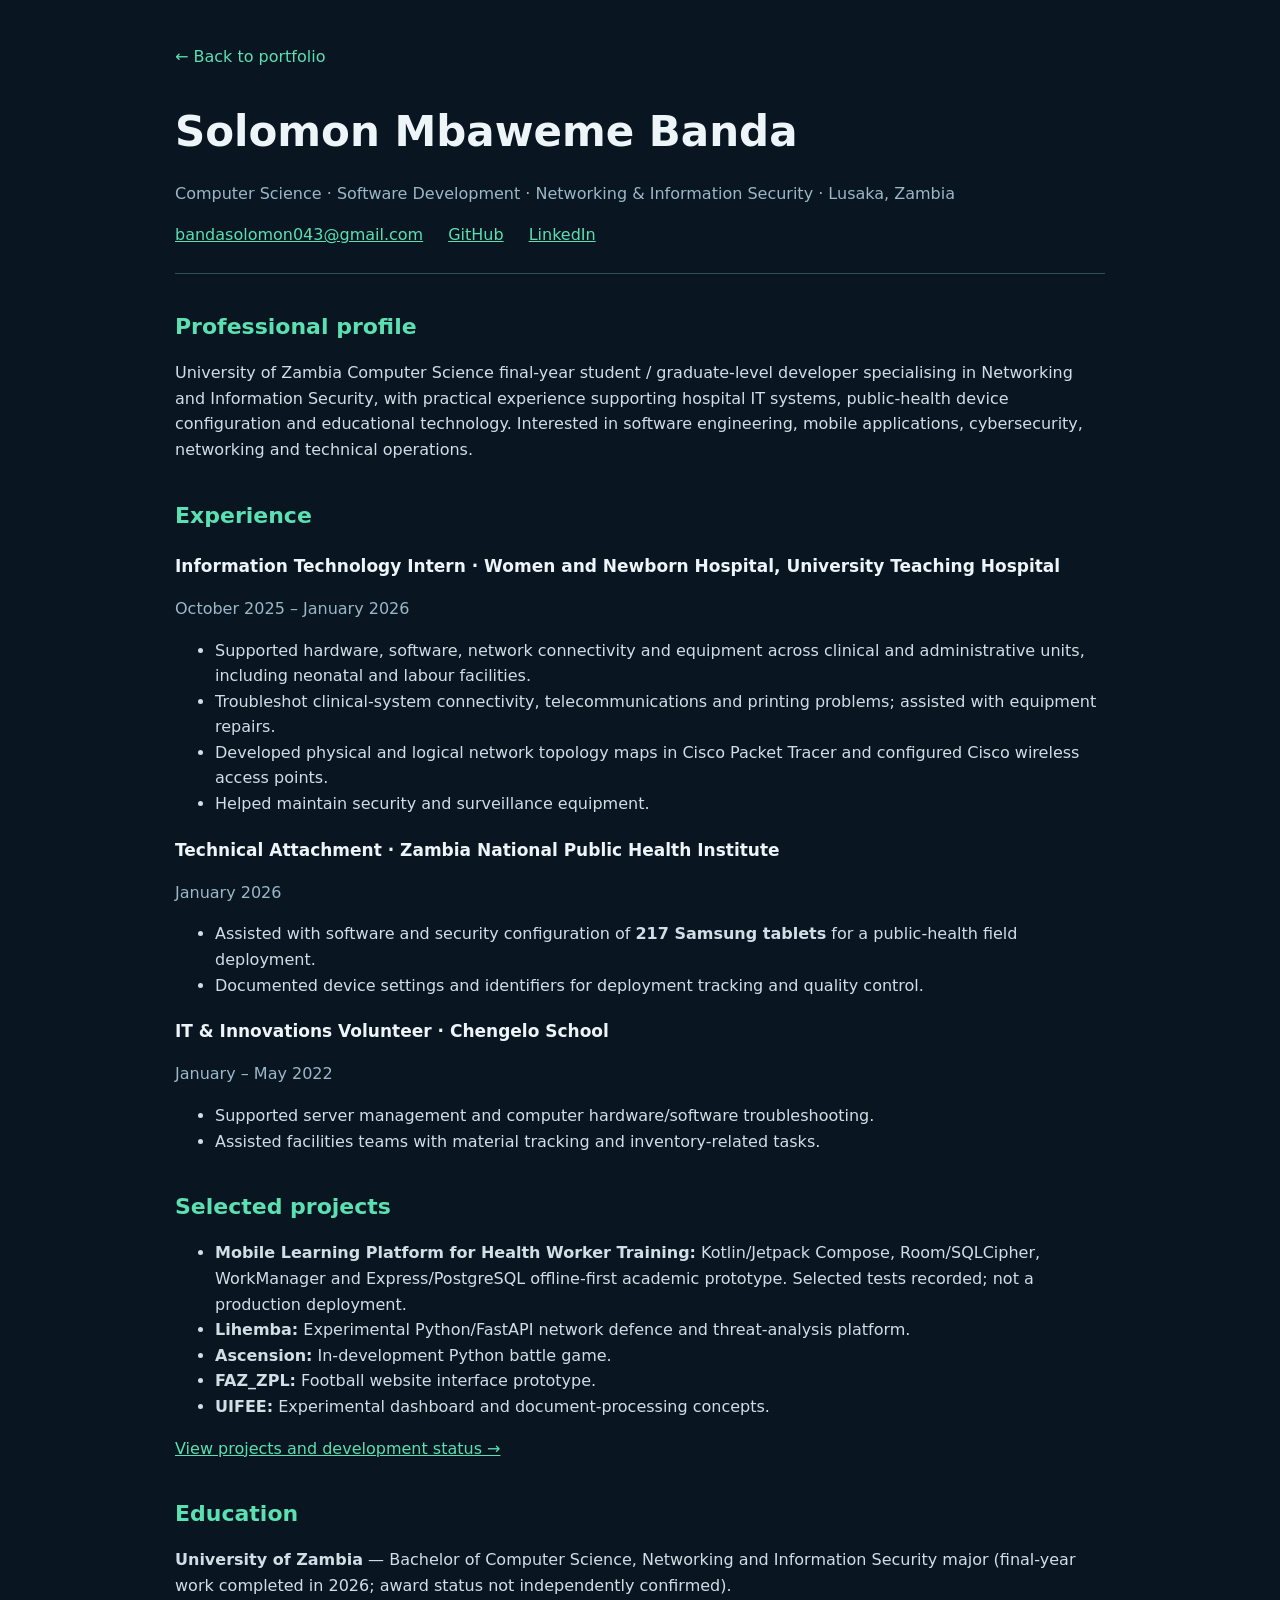
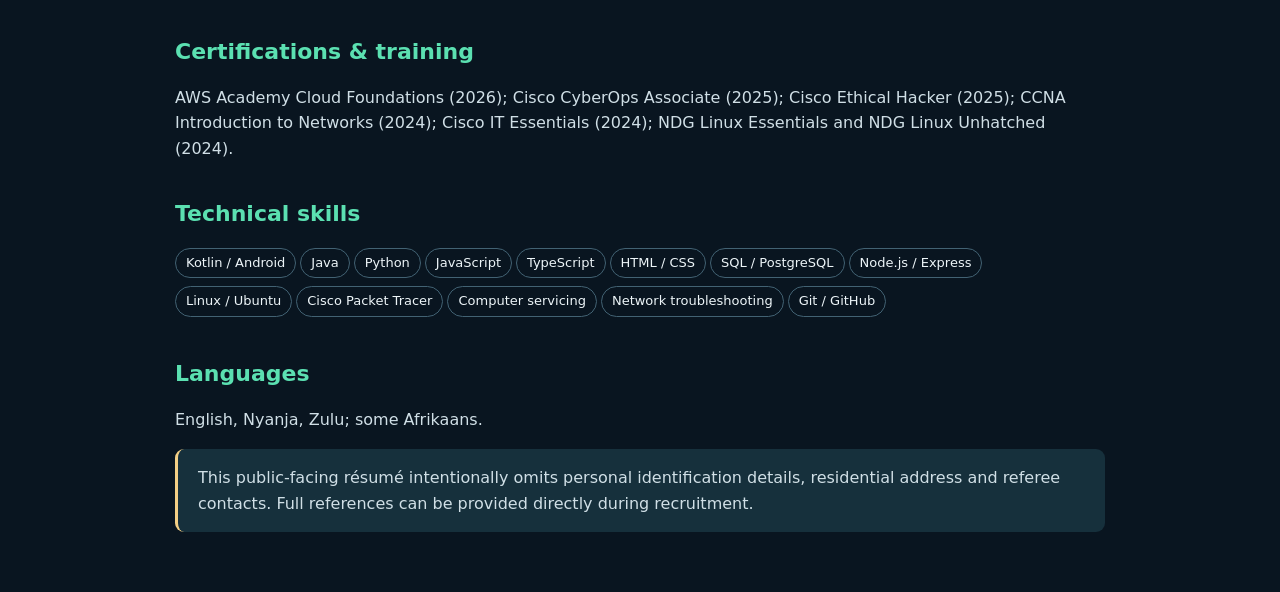
==== resume.html @ 8a5983da "my portfolio" ====
<!DOCTYPE html><html lang="en"><head><meta charset="utf-8"><meta name="viewport" content="width=device-width,initial-scale=1"><meta name="description" content="Professional résumé of Solomon Mbaweme Banda, a Zambia-based computer science graduate-level professional focused on secure software and IT infrastructure."><title>Résumé | Solomon Mbaweme Banda</title><style>body{background:#091520;color:#edf5f8;font-family:Inter,system-ui,Segoe UI,sans-serif;line-height:1.6;margin:0}a{color:#5be0b1}.wrap{max-width:930px;margin:auto;padding:44px 26px}header{border-bottom:1px solid #324d5a;padding-bottom:25px;margin-bottom:34px}h1{font-size:42px;margin:0}h2{margin:35px 0 12px;color:#5be0b1;font-size:22px}h3{font-size:17px;margin:20px 0 5px}p,li{color:#d0dfe6}.minor{color:#9bb8c5}.meta{display:flex;gap:25px;flex-wrap:wrap}.badge{display:inline-block;border:1px solid #426273;padding:4px 10px;border-radius:40px;margin:4px 4px 4px 0;font-size:13px}.back{display:inline-block;margin:0 0 28px;text-decoration:none}.callout{background:#16303c;padding:16px 20px;border-left:3px solid #f4cf85;border-radius:9px}@media print{body{background:#fff;color:#111}p,li,.minor{color:#333}h2{color:#156451}.back{display:none}header{border-color:#ddd}.callout{background:#f6f6f6}}</style></head><body><main class="wrap"><a class="back" href="index.html">← Back to portfolio</a><header><h1>Solomon Mbaweme Banda</h1><p class="minor">Computer Science · Software Development · Networking &amp; Information Security · Lusaka, Zambia</p><div class="meta"><a href="mailto:bandasolomon043@gmail.com">bandasolomon043@gmail.com</a><a href="https://github.com/folklore043">GitHub</a><a href="https://www.linkedin.com/in/solomon-mbaweme-banda-0440b7346">LinkedIn</a></div></header><h2>Professional profile</h2><p>University of Zambia Computer Science final-year student / graduate-level developer specialising in Networking and Information Security, with practical experience supporting hospital IT systems, public-health device configuration and educational technology. Interested in software engineering, mobile applications, cybersecurity, networking and technical operations.</p><h2>Experience</h2><h3>Information Technology Intern · Women and Newborn Hospital, University Teaching Hospital</h3><p class="minor">October 2025 – January 2026</p><ul><li>Supported hardware, software, network connectivity and equipment across clinical and administrative units, including neonatal and labour facilities.</li><li>Troubleshot clinical-system connectivity, telecommunications and printing problems; assisted with equipment repairs.</li><li>Developed physical and logical network topology maps in Cisco Packet Tracer and configured Cisco wireless access points.</li><li>Helped maintain security and surveillance equipment.</li></ul><h3>Technical Attachment · Zambia National Public Health Institute</h3><p class="minor">January 2026</p><ul><li>Assisted with software and security configuration of <strong>217 Samsung tablets</strong> for a public-health field deployment.</li><li>Documented device settings and identifiers for deployment tracking and quality control.</li></ul><h3>IT &amp; Innovations Volunteer · Chengelo School</h3><p class="minor">January – May 2022</p><ul><li>Supported server management and computer hardware/software troubleshooting.</li><li>Assisted facilities teams with material tracking and inventory-related tasks.</li></ul><h2>Selected projects</h2><ul><li><strong>Mobile Learning Platform for Health Worker Training:</strong> Kotlin/Jetpack Compose, Room/SQLCipher, WorkManager and Express/PostgreSQL offline-first academic prototype. Selected tests recorded; not a production deployment.</li><li><strong>Lihemba:</strong> Experimental Python/FastAPI network defence and threat-analysis platform.</li><li><strong>Ascension:</strong> In-development Python battle game.</li><li><strong>FAZ_ZPL:</strong> Football website interface prototype.</li><li><strong>UIFEE:</strong> Experimental dashboard and document-processing concepts.</li></ul><p><a href="index.html#projects">View projects and development status →</a></p><h2>Education</h2><p><strong>University of Zambia</strong> — Bachelor of Computer Science, Networking and Information Security major (final-year work completed in 2026; award status not independently confirmed).</p><h2>Certifications &amp; training</h2><p>AWS Academy Cloud Foundations (2026); Cisco CyberOps Associate (2025); Cisco Ethical Hacker (2025); CCNA Introduction to Networks (2024); Cisco IT Essentials (2024); NDG Linux Essentials and NDG Linux Unhatched (2024).</p><h2>Technical skills</h2><div><span class="badge">Kotlin / Android</span><span class="badge">Java</span><span class="badge">Python</span><span class="badge">JavaScript</span><span class="badge">TypeScript</span><span class="badge">HTML / CSS</span><span class="badge">SQL / PostgreSQL</span><span class="badge">Node.js / Express</span><span class="badge">Linux / Ubuntu</span><span class="badge">Cisco Packet Tracer</span><span class="badge">Computer servicing</span><span class="badge">Network troubleshooting</span><span class="badge">Git / GitHub</span></div><h2>Languages</h2><p>English, Nyanja, Zulu; some Afrikaans.</p><p class="callout">This public-facing résumé intentionally omits personal identification details, residential address and referee contacts. Full references can be provided directly during recruitment.</p></main></body></html>
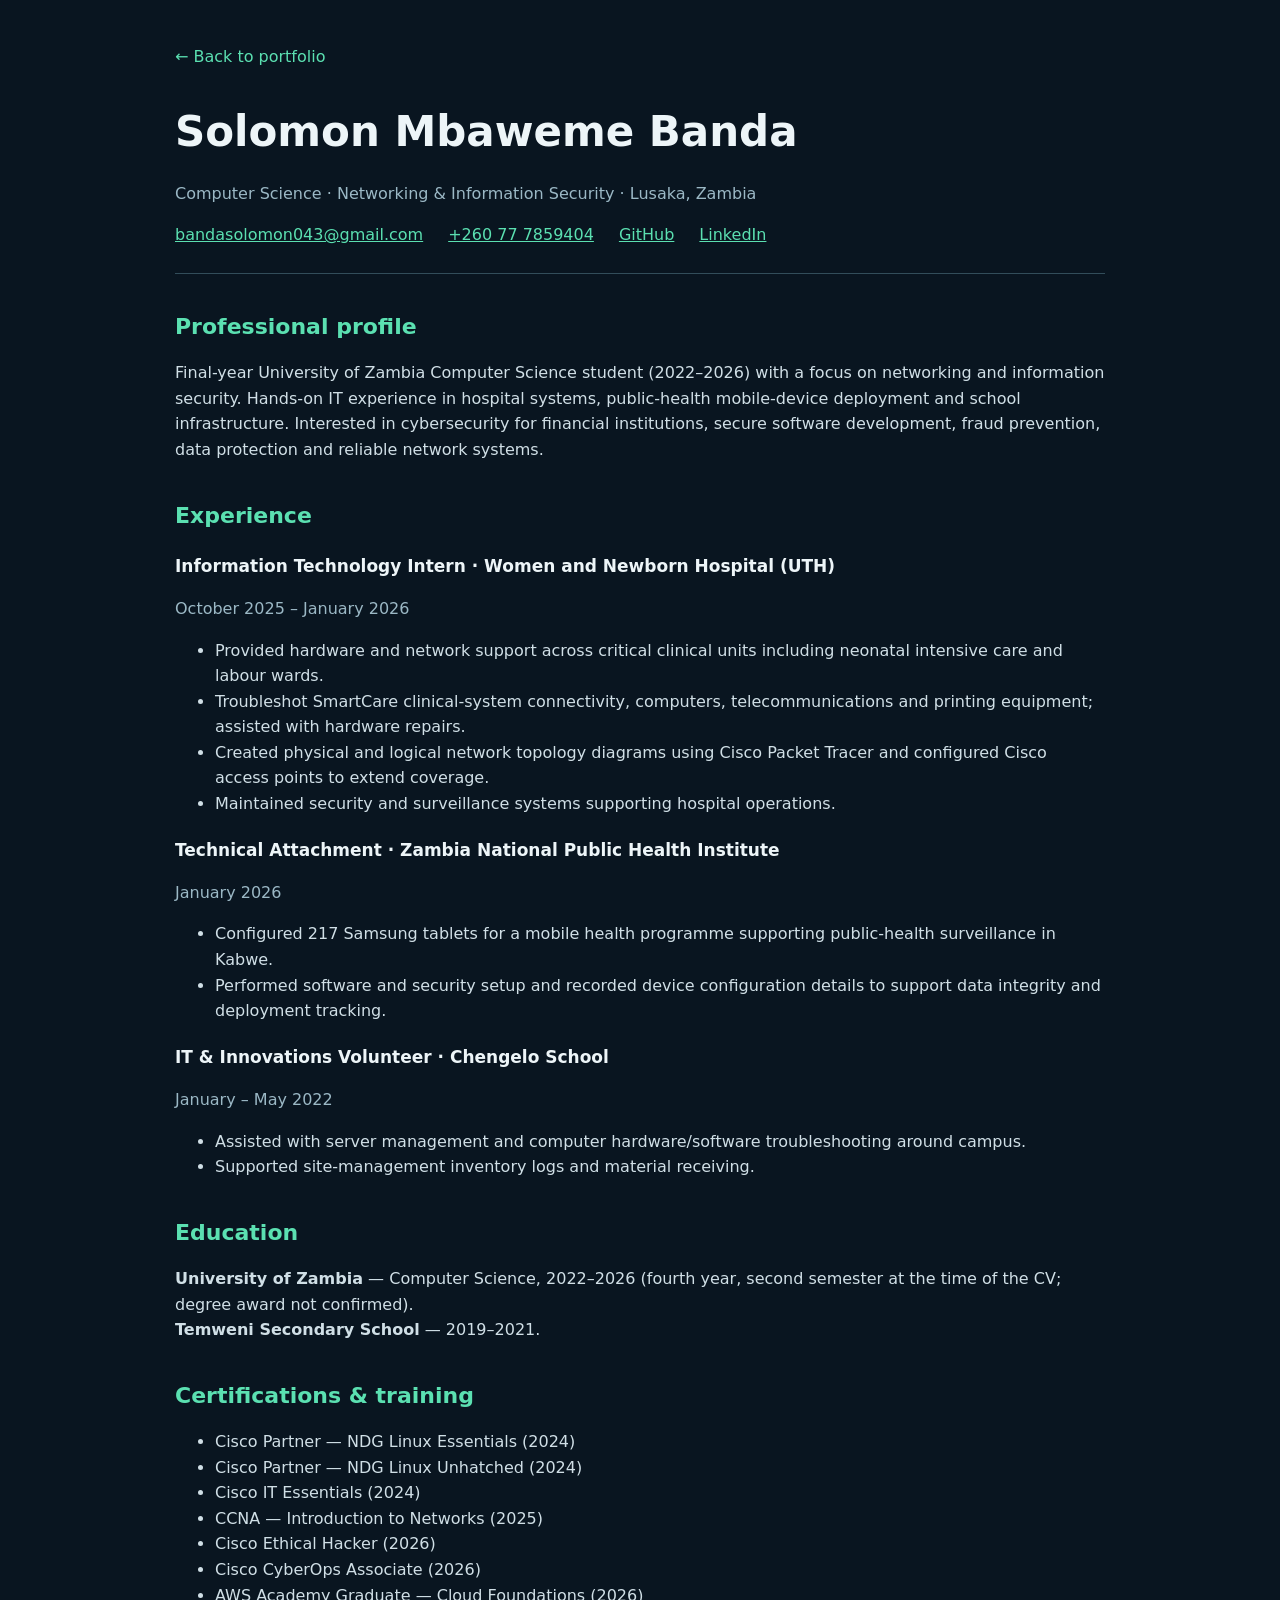
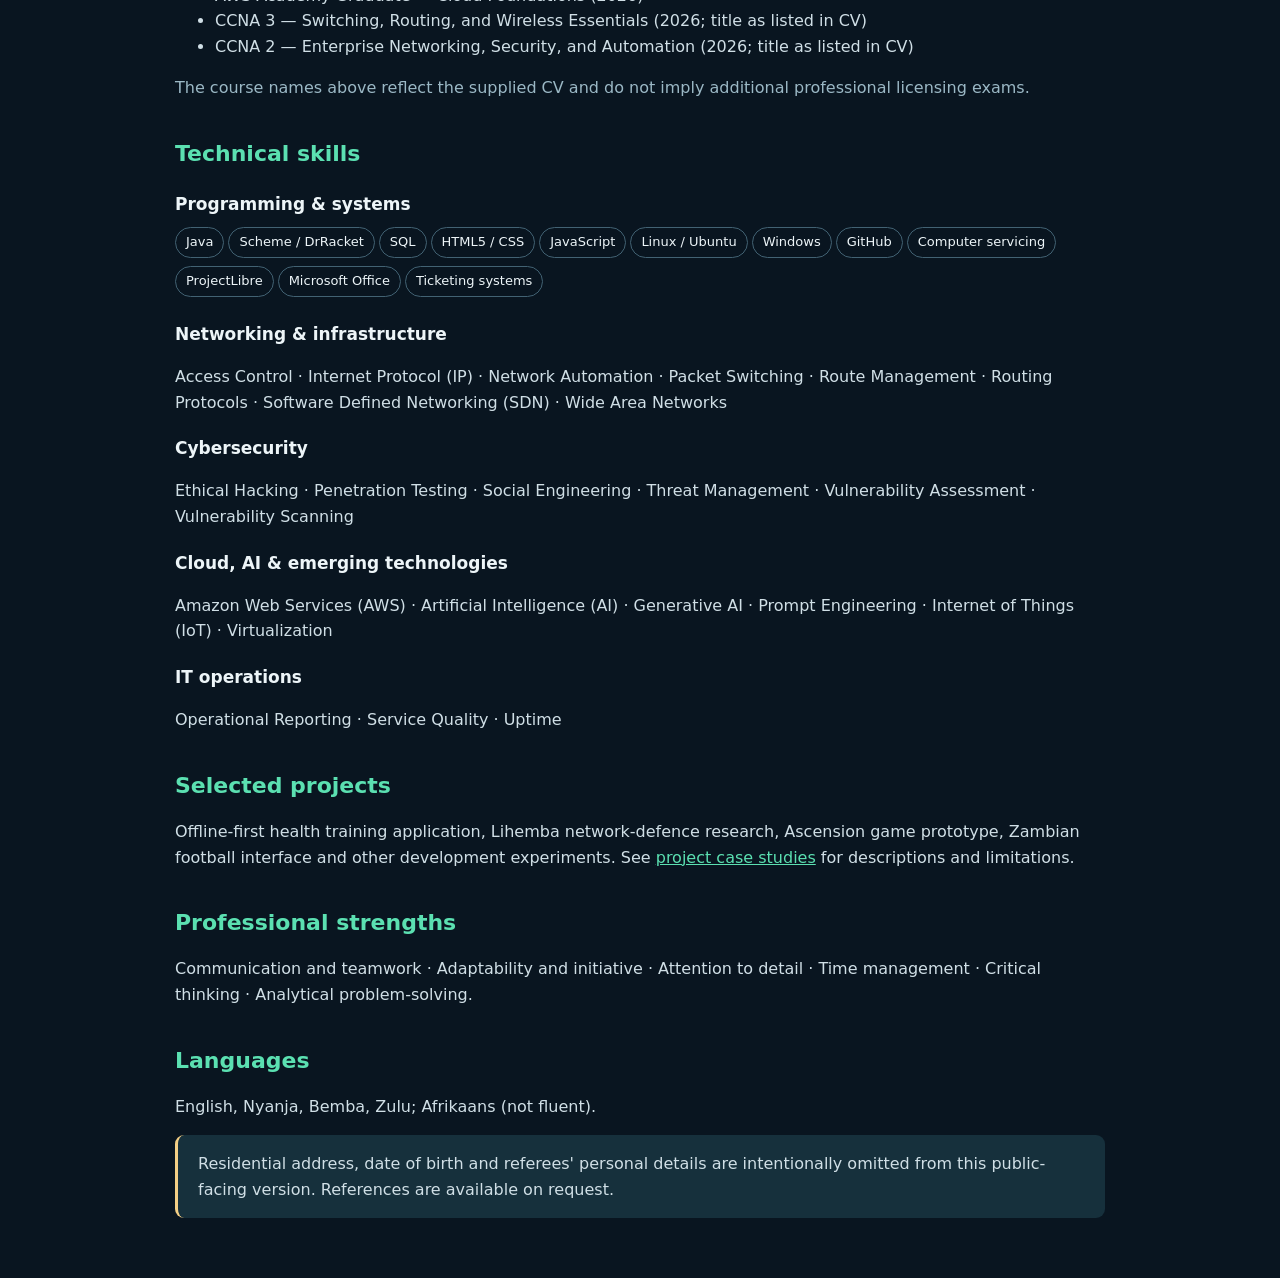
==== commit 2929a3e5: "Update to resume." ====
--- a/resume.html
+++ b/resume.html
@@ -1 +1 @@
-<!DOCTYPE html><html lang="en"><head><meta charset="utf-8"><meta name="viewport" content="width=device-width,initial-scale=1"><meta name="description" content="Professional résumé of Solomon Mbaweme Banda, a Zambia-based computer science graduate-level professional focused on secure software and IT infrastructure."><title>Résumé | Solomon Mbaweme Banda</title><style>body{background:#091520;color:#edf5f8;font-family:Inter,system-ui,Segoe UI,sans-serif;line-height:1.6;margin:0}a{color:#5be0b1}.wrap{max-width:930px;margin:auto;padding:44px 26px}header{border-bottom:1px solid #324d5a;padding-bottom:25px;margin-bottom:34px}h1{font-size:42px;margin:0}h2{margin:35px 0 12px;color:#5be0b1;font-size:22px}h3{font-size:17px;margin:20px 0 5px}p,li{color:#d0dfe6}.minor{color:#9bb8c5}.meta{display:flex;gap:25px;flex-wrap:wrap}.badge{display:inline-block;border:1px solid #426273;padding:4px 10px;border-radius:40px;margin:4px 4px 4px 0;font-size:13px}.back{display:inline-block;margin:0 0 28px;text-decoration:none}.callout{background:#16303c;padding:16px 20px;border-left:3px solid #f4cf85;border-radius:9px}@media print{body{background:#fff;color:#111}p,li,.minor{color:#333}h2{color:#156451}.back{display:none}header{border-color:#ddd}.callout{background:#f6f6f6}}</style></head><body><main class="wrap"><a class="back" href="index.html">← Back to portfolio</a><header><h1>Solomon Mbaweme Banda</h1><p class="minor">Computer Science · Software Development · Networking &amp; Information Security · Lusaka, Zambia</p><div class="meta"><a href="mailto:bandasolomon043@gmail.com">bandasolomon043@gmail.com</a><a href="https://github.com/folklore043">GitHub</a><a href="https://www.linkedin.com/in/solomon-mbaweme-banda-0440b7346">LinkedIn</a></div></header><h2>Professional profile</h2><p>University of Zambia Computer Science final-year student / graduate-level developer specialising in Networking and Information Security, with practical experience supporting hospital IT systems, public-health device configuration and educational technology. Interested in software engineering, mobile applications, cybersecurity, networking and technical operations.</p><h2>Experience</h2><h3>Information Technology Intern · Women and Newborn Hospital, University Teaching Hospital</h3><p class="minor">October 2025 – January 2026</p><ul><li>Supported hardware, software, network connectivity and equipment across clinical and administrative units, including neonatal and labour facilities.</li><li>Troubleshot clinical-system connectivity, telecommunications and printing problems; assisted with equipment repairs.</li><li>Developed physical and logical network topology maps in Cisco Packet Tracer and configured Cisco wireless access points.</li><li>Helped maintain security and surveillance equipment.</li></ul><h3>Technical Attachment · Zambia National Public Health Institute</h3><p class="minor">January 2026</p><ul><li>Assisted with software and security configuration of <strong>217 Samsung tablets</strong> for a public-health field deployment.</li><li>Documented device settings and identifiers for deployment tracking and quality control.</li></ul><h3>IT &amp; Innovations Volunteer · Chengelo School</h3><p class="minor">January – May 2022</p><ul><li>Supported server management and computer hardware/software troubleshooting.</li><li>Assisted facilities teams with material tracking and inventory-related tasks.</li></ul><h2>Selected projects</h2><ul><li><strong>Mobile Learning Platform for Health Worker Training:</strong> Kotlin/Jetpack Compose, Room/SQLCipher, WorkManager and Express/PostgreSQL offline-first academic prototype. Selected tests recorded; not a production deployment.</li><li><strong>Lihemba:</strong> Experimental Python/FastAPI network defence and threat-analysis platform.</li><li><strong>Ascension:</strong> In-development Python battle game.</li><li><strong>FAZ_ZPL:</strong> Football website interface prototype.</li><li><strong>UIFEE:</strong> Experimental dashboard and document-processing concepts.</li></ul><p><a href="index.html#projects">View projects and development status →</a></p><h2>Education</h2><p><strong>University of Zambia</strong> — Bachelor of Computer Science, Networking and Information Security major (final-year work completed in 2026; award status not independently confirmed).</p><h2>Certifications &amp; training</h2><p>AWS Academy Cloud Foundations (2026); Cisco CyberOps Associate (2025); Cisco Ethical Hacker (2025); CCNA Introduction to Networks (2024); Cisco IT Essentials (2024); NDG Linux Essentials and NDG Linux Unhatched (2024).</p><h2>Technical skills</h2><div><span class="badge">Kotlin / Android</span><span class="badge">Java</span><span class="badge">Python</span><span class="badge">JavaScript</span><span class="badge">TypeScript</span><span class="badge">HTML / CSS</span><span class="badge">SQL / PostgreSQL</span><span class="badge">Node.js / Express</span><span class="badge">Linux / Ubuntu</span><span class="badge">Cisco Packet Tracer</span><span class="badge">Computer servicing</span><span class="badge">Network troubleshooting</span><span class="badge">Git / GitHub</span></div><h2>Languages</h2><p>English, Nyanja, Zulu; some Afrikaans.</p><p class="callout">This public-facing résumé intentionally omits personal identification details, residential address and referee contacts. Full references can be provided directly during recruitment.</p></main></body></html>+<!DOCTYPE html><html lang="en"><head><meta charset="utf-8"><meta name="viewport" content="width=device-width,initial-scale=1"><meta name="description" content="CV and technical experience of Solomon Mbaweme Banda"><title>Résumé | Solomon Mbaweme Banda</title><style>body{background:#091520;color:#edf5f8;font-family:Inter,system-ui,Segoe UI,sans-serif;line-height:1.6;margin:0}a{color:#5be0b1}.wrap{max-width:930px;margin:auto;padding:44px 26px}header{border-bottom:1px solid #324d5a;padding-bottom:25px;margin-bottom:34px}h1{font-size:42px;margin:0}h2{margin:35px 0 12px;color:#5be0b1;font-size:22px}h3{font-size:17px;margin:20px 0 5px}p,li{color:#d0dfe6}.minor{color:#9bb8c5}.meta{display:flex;gap:25px;flex-wrap:wrap}.badge{display:inline-block;border:1px solid #426273;padding:4px 10px;border-radius:40px;margin:4px 4px 4px 0;font-size:13px}.back{display:inline-block;margin:0 0 28px;text-decoration:none}.callout{background:#16303c;padding:16px 20px;border-left:3px solid #f4cf85;border-radius:9px}@media print{body{background:#fff;color:#111}p,li,.minor{color:#333}h2{color:#156451}.back{display:none}header{border-color:#ddd}.callout{background:#f6f6f6}}</style></head><body><main class="wrap"><a class="back" href="index.html">← Back to portfolio</a><header><h1>Solomon Mbaweme Banda</h1><p class="minor">Computer Science · Networking &amp; Information Security · Lusaka, Zambia</p><div class="meta"><a href="mailto:bandasolomon043@gmail.com">bandasolomon043@gmail.com</a><a href="tel:+260777859404">+260 77 7859404</a><a href="https://github.com/folklore043">GitHub</a><a href="https://www.linkedin.com/in/solomon-mbaweme-banda-0440b7346">LinkedIn</a></div></header><h2>Professional profile</h2><p>Final-year University of Zambia Computer Science student (2022–2026) with a focus on networking and information security. Hands-on IT experience in hospital systems, public-health mobile-device deployment and school infrastructure. Interested in cybersecurity for financial institutions, secure software development, fraud prevention, data protection and reliable network systems.</p><h2>Experience</h2><h3>Information Technology Intern · Women and Newborn Hospital (UTH)</h3><p class="minor">October 2025 – January 2026</p><ul><li>Provided hardware and network support across critical clinical units including neonatal intensive care and labour wards.</li><li>Troubleshot SmartCare clinical-system connectivity, computers, telecommunications and printing equipment; assisted with hardware repairs.</li><li>Created physical and logical network topology diagrams using Cisco Packet Tracer and configured Cisco access points to extend coverage.</li><li>Maintained security and surveillance systems supporting hospital operations.</li></ul><h3>Technical Attachment · Zambia National Public Health Institute</h3><p class="minor">January 2026</p><ul><li>Configured 217 Samsung tablets for a mobile health programme supporting public-health surveillance in Kabwe.</li><li>Performed software and security setup and recorded device configuration details to support data integrity and deployment tracking.</li></ul><h3>IT &amp; Innovations Volunteer · Chengelo School</h3><p class="minor">January – May 2022</p><ul><li>Assisted with server management and computer hardware/software troubleshooting around campus.</li><li>Supported site-management inventory logs and material receiving.</li></ul><h2>Education</h2><p><strong>University of Zambia</strong> — Computer Science, 2022–2026 (fourth year, second semester at the time of the CV; degree award not confirmed).<br><strong>Temweni Secondary School</strong> — 2019–2021.</p><h2>Certifications &amp; training</h2><ul><li>Cisco Partner — NDG Linux Essentials (2024)</li><li>Cisco Partner — NDG Linux Unhatched (2024)</li><li>Cisco IT Essentials (2024)</li><li>CCNA — Introduction to Networks (2025)</li><li>Cisco Ethical Hacker (2026)</li><li>Cisco CyberOps Associate (2026)</li><li>AWS Academy Graduate — Cloud Foundations (2026)</li><li>CCNA 3 — Switching, Routing, and Wireless Essentials (2026; title as listed in CV)</li><li>CCNA 2 — Enterprise Networking, Security, and Automation (2026; title as listed in CV)</li></ul><p class="minor">The course names above reflect the supplied CV and do not imply additional professional licensing exams.</p><h2>Technical skills</h2><h3>Programming &amp; systems</h3><div><span class="badge">Java</span><span class="badge">Scheme / DrRacket</span><span class="badge">SQL</span><span class="badge">HTML5 / CSS</span><span class="badge">JavaScript</span><span class="badge">Linux / Ubuntu</span><span class="badge">Windows</span><span class="badge">GitHub</span><span class="badge">Computer servicing</span><span class="badge">ProjectLibre</span><span class="badge">Microsoft Office</span><span class="badge">Ticketing systems</span></div><h3>Networking &amp; infrastructure</h3><p>Access Control · Internet Protocol (IP) · Network Automation · Packet Switching · Route Management · Routing Protocols · Software Defined Networking (SDN) · Wide Area Networks</p><h3>Cybersecurity</h3><p>Ethical Hacking · Penetration Testing · Social Engineering · Threat Management · Vulnerability Assessment · Vulnerability Scanning</p><h3>Cloud, AI &amp; emerging technologies</h3><p>Amazon Web Services (AWS) · Artificial Intelligence (AI) · Generative AI · Prompt Engineering · Internet of Things (IoT) · Virtualization</p><h3>IT operations</h3><p>Operational Reporting · Service Quality · Uptime</p><h2>Selected projects</h2><p>Offline-first health training application, Lihemba network-defence research, Ascension game prototype, Zambian football interface and other development experiments. See <a href="index.html#projects">project case studies</a> for descriptions and limitations.</p><h2>Professional strengths</h2><p>Communication and teamwork · Adaptability and initiative · Attention to detail · Time management · Critical thinking · Analytical problem-solving.</p><h2>Languages</h2><p>English, Nyanja, Bemba, Zulu; Afrikaans (not fluent).</p><p class="callout">Residential address, date of birth and referees' personal details are intentionally omitted from this public-facing version. References are available on request.</p></main></body></html>
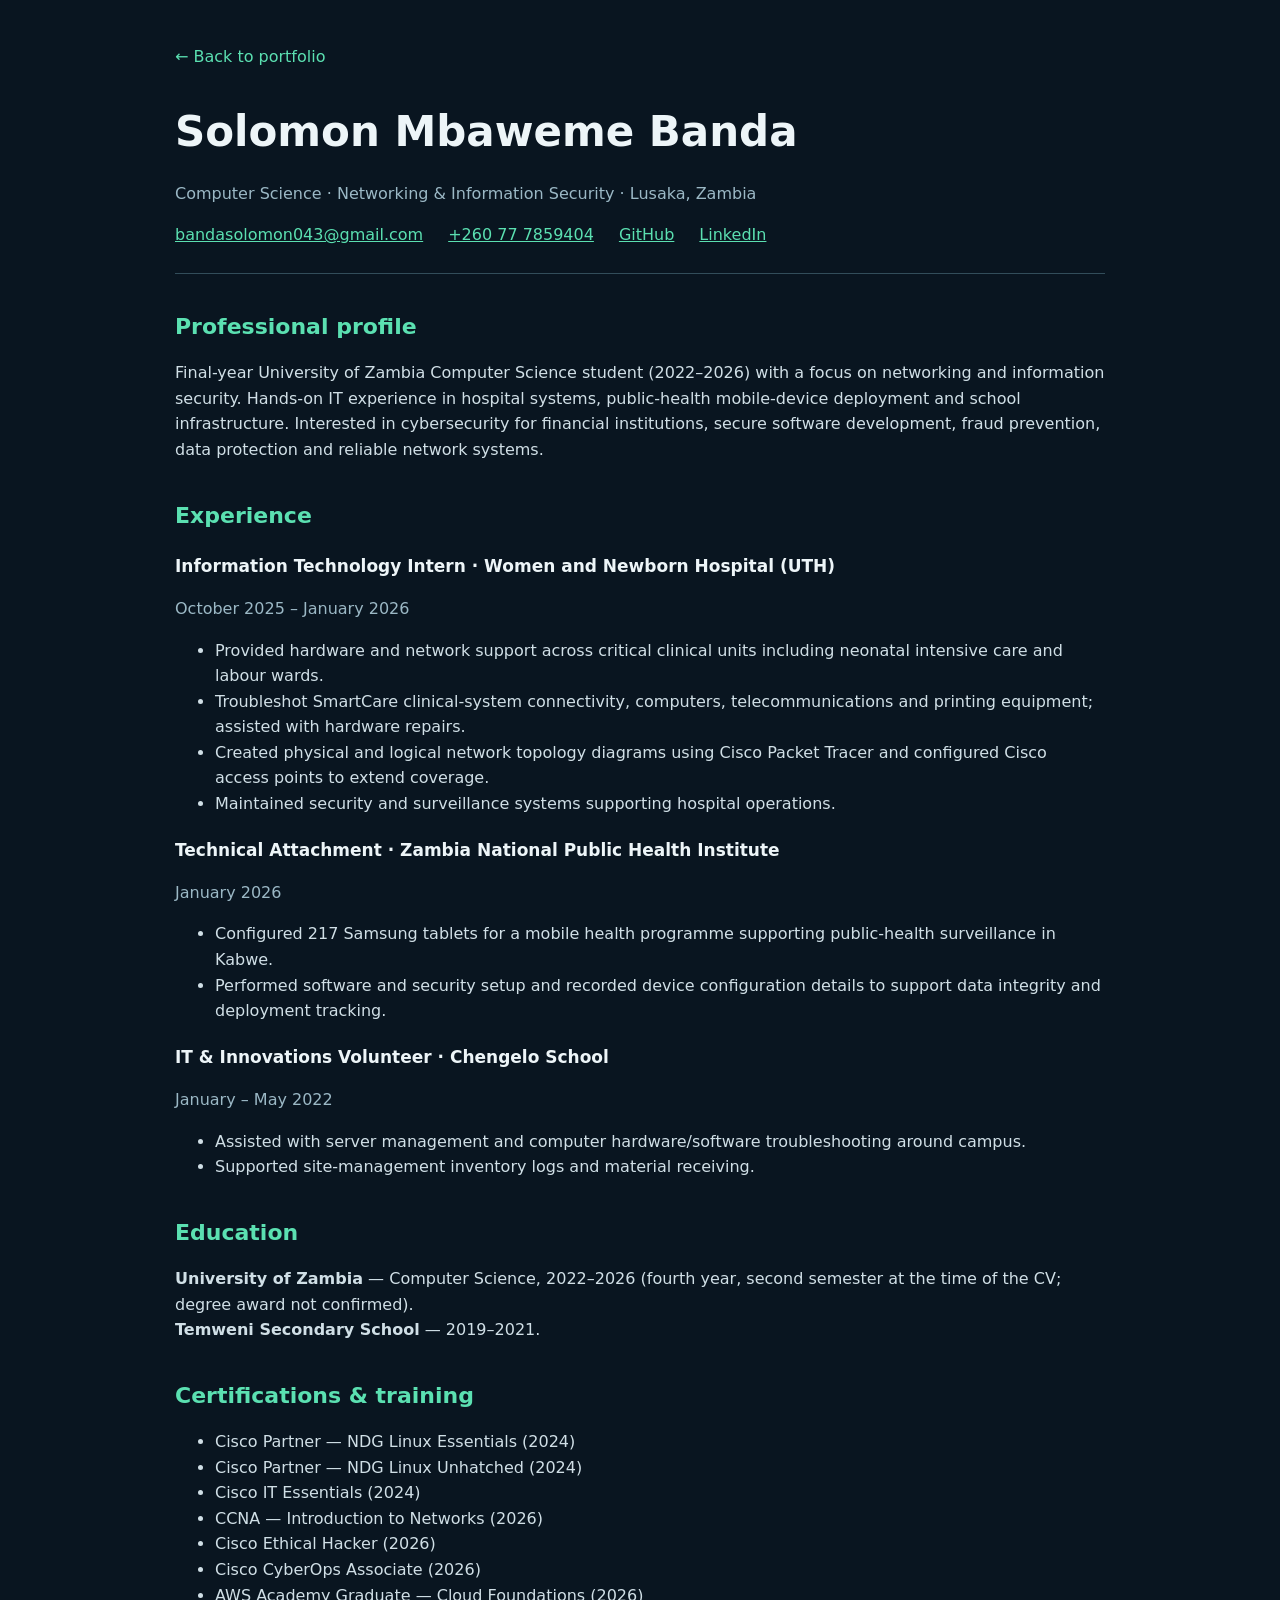
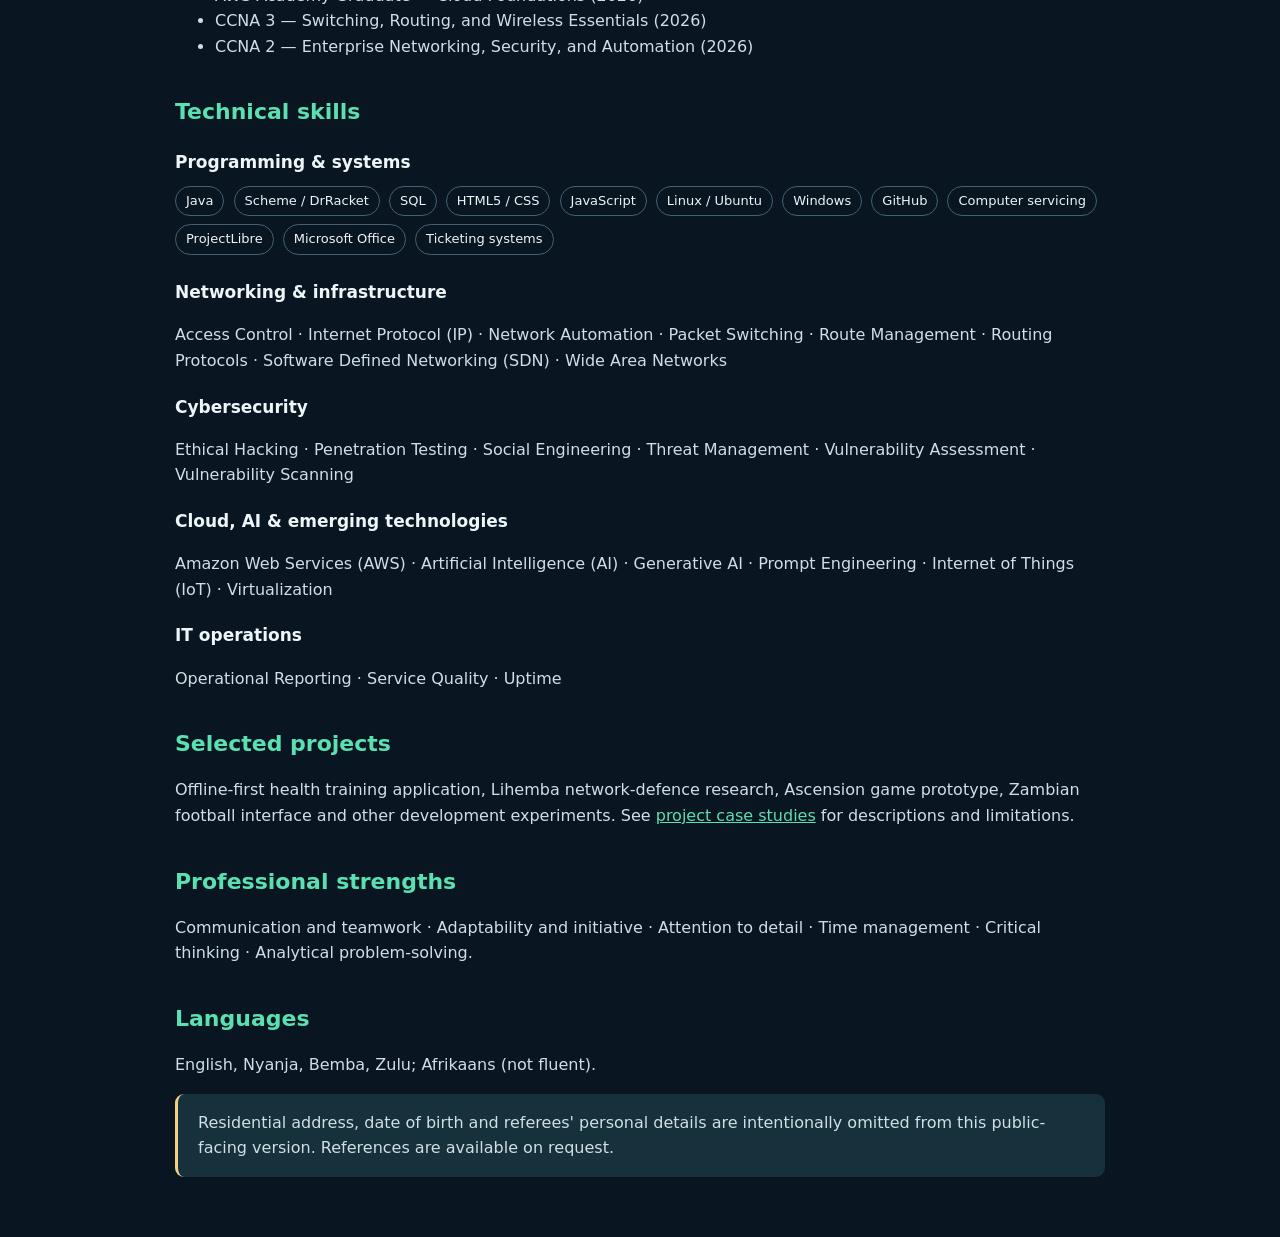
==== commit 2a956214: "Update resume.html with detailed CV information" ====
--- a/resume.html
+++ b/resume.html
@@ -1 +1,179 @@
-<!DOCTYPE html><html lang="en"><head><meta charset="utf-8"><meta name="viewport" content="width=device-width,initial-scale=1"><meta name="description" content="CV and technical experience of Solomon Mbaweme Banda"><title>Résumé | Solomon Mbaweme Banda</title><style>body{background:#091520;color:#edf5f8;font-family:Inter,system-ui,Segoe UI,sans-serif;line-height:1.6;margin:0}a{color:#5be0b1}.wrap{max-width:930px;margin:auto;padding:44px 26px}header{border-bottom:1px solid #324d5a;padding-bottom:25px;margin-bottom:34px}h1{font-size:42px;margin:0}h2{margin:35px 0 12px;color:#5be0b1;font-size:22px}h3{font-size:17px;margin:20px 0 5px}p,li{color:#d0dfe6}.minor{color:#9bb8c5}.meta{display:flex;gap:25px;flex-wrap:wrap}.badge{display:inline-block;border:1px solid #426273;padding:4px 10px;border-radius:40px;margin:4px 4px 4px 0;font-size:13px}.back{display:inline-block;margin:0 0 28px;text-decoration:none}.callout{background:#16303c;padding:16px 20px;border-left:3px solid #f4cf85;border-radius:9px}@media print{body{background:#fff;color:#111}p,li,.minor{color:#333}h2{color:#156451}.back{display:none}header{border-color:#ddd}.callout{background:#f6f6f6}}</style></head><body><main class="wrap"><a class="back" href="index.html">← Back to portfolio</a><header><h1>Solomon Mbaweme Banda</h1><p class="minor">Computer Science · Networking &amp; Information Security · Lusaka, Zambia</p><div class="meta"><a href="mailto:bandasolomon043@gmail.com">bandasolomon043@gmail.com</a><a href="tel:+260777859404">+260 77 7859404</a><a href="https://github.com/folklore043">GitHub</a><a href="https://www.linkedin.com/in/solomon-mbaweme-banda-0440b7346">LinkedIn</a></div></header><h2>Professional profile</h2><p>Final-year University of Zambia Computer Science student (2022–2026) with a focus on networking and information security. Hands-on IT experience in hospital systems, public-health mobile-device deployment and school infrastructure. Interested in cybersecurity for financial institutions, secure software development, fraud prevention, data protection and reliable network systems.</p><h2>Experience</h2><h3>Information Technology Intern · Women and Newborn Hospital (UTH)</h3><p class="minor">October 2025 – January 2026</p><ul><li>Provided hardware and network support across critical clinical units including neonatal intensive care and labour wards.</li><li>Troubleshot SmartCare clinical-system connectivity, computers, telecommunications and printing equipment; assisted with hardware repairs.</li><li>Created physical and logical network topology diagrams using Cisco Packet Tracer and configured Cisco access points to extend coverage.</li><li>Maintained security and surveillance systems supporting hospital operations.</li></ul><h3>Technical Attachment · Zambia National Public Health Institute</h3><p class="minor">January 2026</p><ul><li>Configured 217 Samsung tablets for a mobile health programme supporting public-health surveillance in Kabwe.</li><li>Performed software and security setup and recorded device configuration details to support data integrity and deployment tracking.</li></ul><h3>IT &amp; Innovations Volunteer · Chengelo School</h3><p class="minor">January – May 2022</p><ul><li>Assisted with server management and computer hardware/software troubleshooting around campus.</li><li>Supported site-management inventory logs and material receiving.</li></ul><h2>Education</h2><p><strong>University of Zambia</strong> — Computer Science, 2022–2026 (fourth year, second semester at the time of the CV; degree award not confirmed).<br><strong>Temweni Secondary School</strong> — 2019–2021.</p><h2>Certifications &amp; training</h2><ul><li>Cisco Partner — NDG Linux Essentials (2024)</li><li>Cisco Partner — NDG Linux Unhatched (2024)</li><li>Cisco IT Essentials (2024)</li><li>CCNA — Introduction to Networks (2025)</li><li>Cisco Ethical Hacker (2026)</li><li>Cisco CyberOps Associate (2026)</li><li>AWS Academy Graduate — Cloud Foundations (2026)</li><li>CCNA 3 — Switching, Routing, and Wireless Essentials (2026; title as listed in CV)</li><li>CCNA 2 — Enterprise Networking, Security, and Automation (2026; title as listed in CV)</li></ul><p class="minor">The course names above reflect the supplied CV and do not imply additional professional licensing exams.</p><h2>Technical skills</h2><h3>Programming &amp; systems</h3><div><span class="badge">Java</span><span class="badge">Scheme / DrRacket</span><span class="badge">SQL</span><span class="badge">HTML5 / CSS</span><span class="badge">JavaScript</span><span class="badge">Linux / Ubuntu</span><span class="badge">Windows</span><span class="badge">GitHub</span><span class="badge">Computer servicing</span><span class="badge">ProjectLibre</span><span class="badge">Microsoft Office</span><span class="badge">Ticketing systems</span></div><h3>Networking &amp; infrastructure</h3><p>Access Control · Internet Protocol (IP) · Network Automation · Packet Switching · Route Management · Routing Protocols · Software Defined Networking (SDN) · Wide Area Networks</p><h3>Cybersecurity</h3><p>Ethical Hacking · Penetration Testing · Social Engineering · Threat Management · Vulnerability Assessment · Vulnerability Scanning</p><h3>Cloud, AI &amp; emerging technologies</h3><p>Amazon Web Services (AWS) · Artificial Intelligence (AI) · Generative AI · Prompt Engineering · Internet of Things (IoT) · Virtualization</p><h3>IT operations</h3><p>Operational Reporting · Service Quality · Uptime</p><h2>Selected projects</h2><p>Offline-first health training application, Lihemba network-defence research, Ascension game prototype, Zambian football interface and other development experiments. See <a href="index.html#projects">project case studies</a> for descriptions and limitations.</p><h2>Professional strengths</h2><p>Communication and teamwork · Adaptability and initiative · Attention to detail · Time management · Critical thinking · Analytical problem-solving.</p><h2>Languages</h2><p>English, Nyanja, Bemba, Zulu; Afrikaans (not fluent).</p><p class="callout">Residential address, date of birth and referees' personal details are intentionally omitted from this public-facing version. References are available on request.</p></main></body></html>
+<!DOCTYPE html>
+<html lang="en">
+  <head>
+    <meta charset="utf-8">
+    <meta name="viewport" content="width=device-width,initial-scale=1">
+    <meta name="description" content="CV and technical experience of Solomon Mbaweme Banda">
+    <title>Résumé | Solomon Mbaweme Banda</title>
+    <style>
+      body{
+        background:#091520;
+        color:#edf5f8;
+        font-family:Inter,system-ui,Segoe UI,sans-serif;
+        line-height:1.6;margin:0
+      }
+      a{
+        color:#5be0b1
+      }
+      .wrap{
+        max-width:930px;
+        margin:auto;
+        padding:44px 26px
+      }
+      header{
+        border-bottom:1px solid #324d5a;
+        padding-bottom:25px;
+        margin-bottom:34px
+      }
+      h1{
+        font-size:42px;
+        margin:0
+      }
+      h2{
+        margin:35px 0 12px;
+        color:#5be0b1;
+        font-size:22px
+      }
+      h3{
+        font-size:17px;
+        margin:20px 0 5px
+      }
+      p,li{
+        color:#d0dfe6
+      }
+      .minor{
+        color:#9bb8c5
+      }
+      .meta{
+        display:flex;
+        gap:25px;
+        flex-wrap:wrap
+      }
+      .badge{
+        display:inline-block;
+        border:1px solid #426273;
+        padding:4px 10px;
+        border-radius:40px;
+        margin:4px 4px 4px 0;
+        font-size:13px
+      }
+      .back{
+        display:inline-block;
+        margin:0 0 28px;
+        text-decoration:none
+      }
+      .callout{
+        background:#16303c;
+        padding:16px 20px;
+        border-left:3px solid #f4cf85;
+        border-radius:9px
+      }
+      @media print{
+        body{
+          background:#fff;color:#111
+        }
+        p,li,.minor{
+          color:#333
+        }
+        h2{
+          color:#156451
+        }
+        .back{
+          display:none
+        }
+        header{
+          border-color:#ddd
+        }
+        .callout{
+          background:#f6f6f6
+        }
+      }
+    </style>
+  </head>
+  <body>
+    <main class="wrap">
+      <a class="back" href="index.html">← Back to portfolio</a>
+      <header>
+        <h1>Solomon Mbaweme Banda</h1>
+        <p class="minor">Computer Science · Networking &amp; Information Security · Lusaka, Zambia</p>
+        <div class="meta">
+          <a href="mailto:bandasolomon043@gmail.com">bandasolomon043@gmail.com</a>
+          <a href="tel:+260777859404">+260 77 7859404</a>
+          <a href="https://github.com/folklore043">GitHub</a>
+          <a href="https://www.linkedin.com/in/solomon-mbaweme-banda-0440b7346">LinkedIn</a>
+        </div>
+      </header>
+      <h2>Professional profile</h2>
+      <p>Final-year University of Zambia Computer Science student (2022–2026) with a focus on networking and information security. Hands-on IT experience in hospital systems, public-health mobile-device deployment and school infrastructure. Interested in cybersecurity for financial institutions, secure software development, fraud prevention, data protection and reliable network systems.</p>
+      <h2>Experience</h2>
+      <h3>Information Technology Intern · Women and Newborn Hospital (UTH)</h3>
+      <p class="minor">October 2025 – January 2026</p>
+      <ul>
+        <li>Provided hardware and network support across critical clinical units including neonatal intensive care and labour wards.</li>
+        <li>Troubleshot SmartCare clinical-system connectivity, computers, telecommunications and printing equipment; assisted with hardware repairs.</li>
+        <li>Created physical and logical network topology diagrams using Cisco Packet Tracer and configured Cisco access points to extend coverage.</li>
+        <li>Maintained security and surveillance systems supporting hospital operations.</li>
+      </ul>
+      <h3>Technical Attachment · Zambia National Public Health Institute</h3>
+      <p class="minor">January 2026</p>
+      <ul>
+        <li>Configured 217 Samsung tablets for a mobile health programme supporting public-health surveillance in Kabwe.</li>
+        <li>Performed software and security setup and recorded device configuration details to support data integrity and deployment tracking.</li>
+      </ul>
+      <h3>IT &amp; Innovations Volunteer · Chengelo School</h3>
+      <p class="minor">January – May 2022</p><ul>
+        <li>Assisted with server management and computer hardware/software troubleshooting around campus.</li>
+        <li>Supported site-management inventory logs and material receiving.</li>
+      </ul>
+      <h2>Education</h2>
+      <p>
+        <strong>University of Zambia</strong>
+        — Computer Science, 2022–2026 (fourth year, second semester at the time of the CV; degree award not confirmed).<br>
+        <strong>Temweni Secondary School</strong>
+        — 2019–2021.</p>
+      <h2>Certifications &amp; training</h2>
+      <ul>
+        <li>Cisco Partner — NDG Linux Essentials (2024)</li>
+        <li>Cisco Partner — NDG Linux Unhatched (2024)</li>
+        <li>Cisco IT Essentials (2024)</li>
+        <li>CCNA — Introduction to Networks (2026)</li>
+        <li>Cisco Ethical Hacker (2026)</li>
+        <li>Cisco CyberOps Associate (2026)</li>
+        <li>AWS Academy Graduate — Cloud Foundations (2026)</li>
+        <li>CCNA 3 — Switching, Routing, and Wireless Essentials (2026)</li>
+        <li>CCNA 2 — Enterprise Networking, Security, and Automation (2026)</li>
+      </ul>
+      <h2>Technical skills</h2>
+      <h3>Programming &amp; systems</h3>
+      <div>
+        <span class="badge">Java</span>
+        <span class="badge">Scheme / DrRacket</span>
+        <span class="badge">SQL</span>
+        <span class="badge">HTML5 / CSS</span>
+        <span class="badge">JavaScript</span>
+        <span class="badge">Linux / Ubuntu</span>
+        <span class="badge">Windows</span>
+        <span class="badge">GitHub</span>
+        <span class="badge">Computer servicing</span>
+        <span class="badge">ProjectLibre</span>
+        <span class="badge">Microsoft Office</span>
+        <span class="badge">Ticketing systems</span>
+      </div>
+      <h3>Networking &amp; infrastructure</h3>
+      <p>Access Control · Internet Protocol (IP) · Network Automation · Packet Switching · Route Management · Routing Protocols · Software Defined Networking (SDN) · Wide Area Networks</p>
+      <h3>Cybersecurity</h3>
+      <p>Ethical Hacking · Penetration Testing · Social Engineering · Threat Management · Vulnerability Assessment · Vulnerability Scanning</p>
+      <h3>Cloud, AI &amp; emerging technologies</h3>
+      <p>Amazon Web Services (AWS) · Artificial Intelligence (AI) · Generative AI · Prompt Engineering · Internet of Things (IoT) · Virtualization</p>
+      <h3>IT operations</h3>
+      <p>Operational Reporting · Service Quality · Uptime</p>
+      <h2>Selected projects</h2>
+      <p>Offline-first health training application, Lihemba network-defence research, Ascension game prototype, Zambian football interface and other development experiments. See <a href="index.html#projects">project case studies</a> for descriptions and limitations.</p>
+      <h2>Professional strengths</h2>
+      <p>Communication and teamwork · Adaptability and initiative · Attention to detail · Time management · Critical thinking · Analytical problem-solving.</p>
+      <h2>Languages</h2>
+      <p>English, Nyanja, Bemba, Zulu; Afrikaans (not fluent).</p>
+      <p class="callout">Residential address, date of birth and referees' personal details are intentionally omitted from this public-facing version. References are available on request.</p>
+    </main>
+  </body>
+</html>
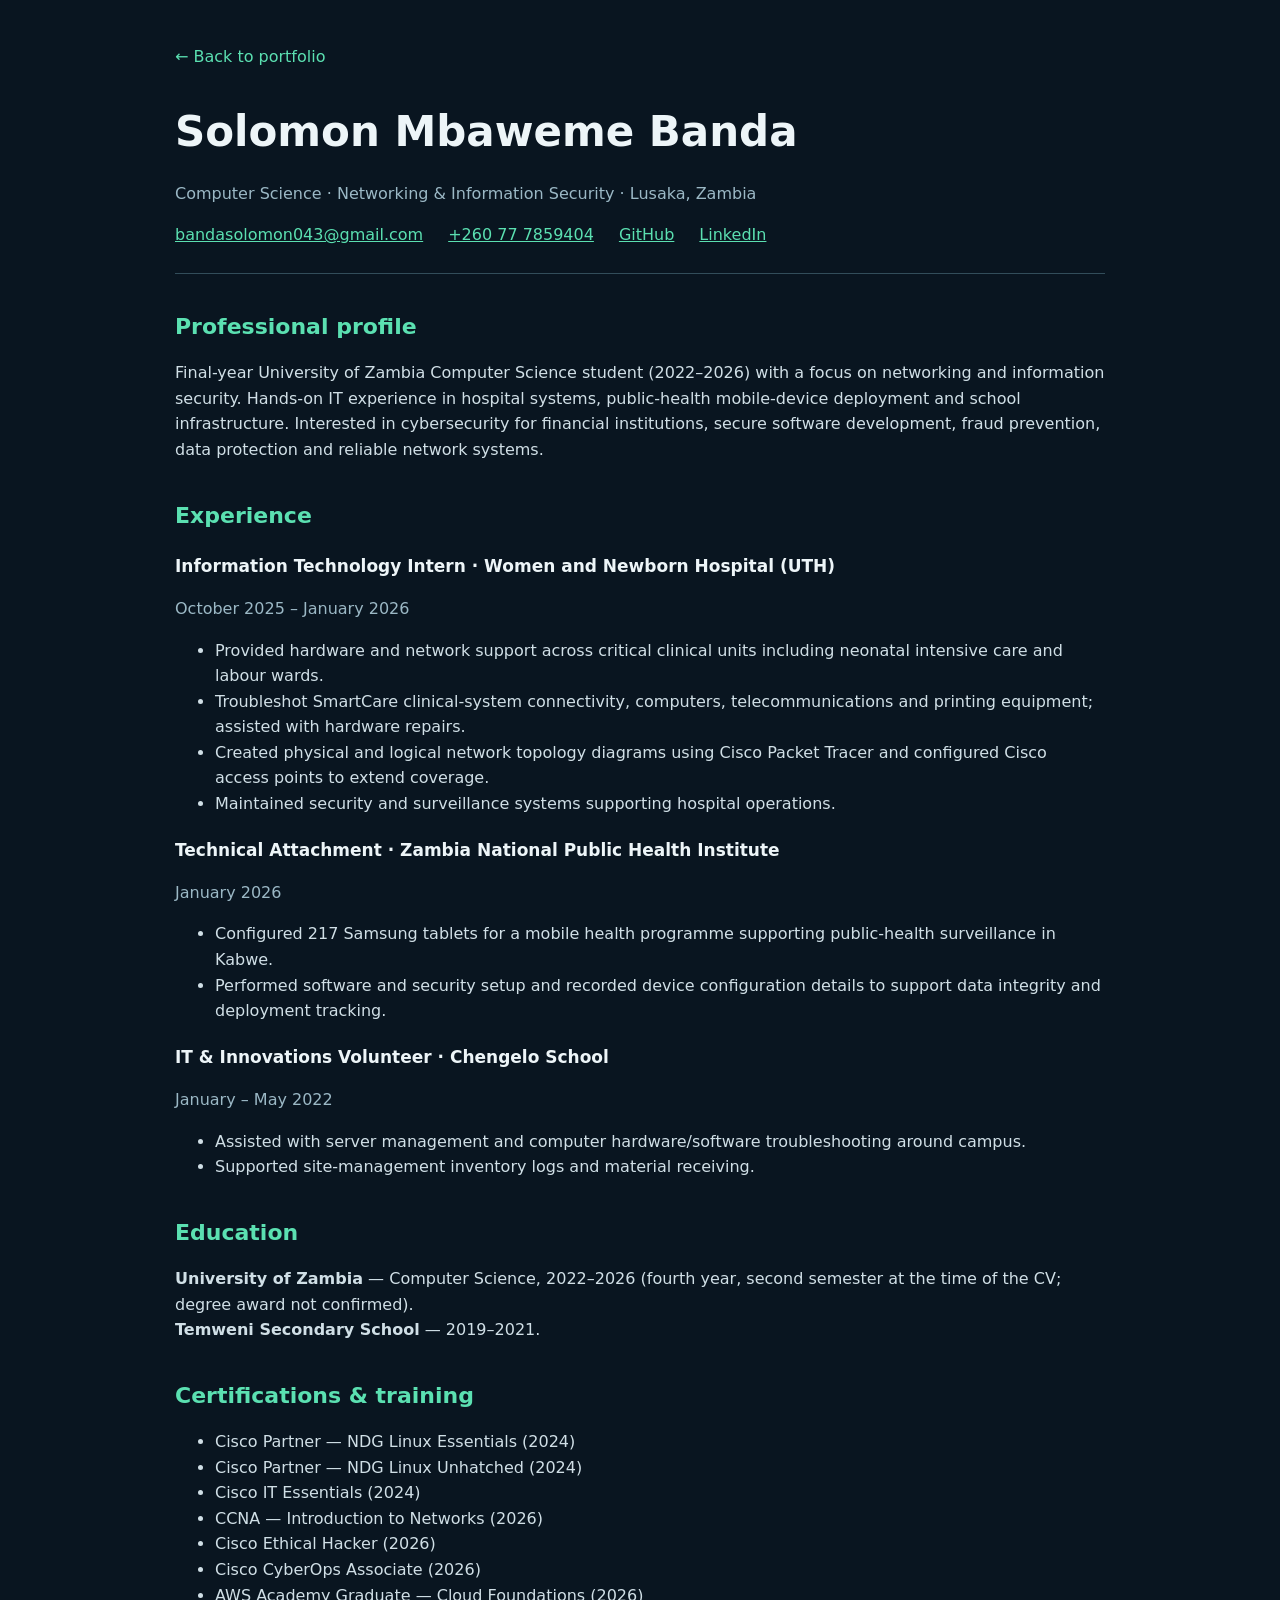
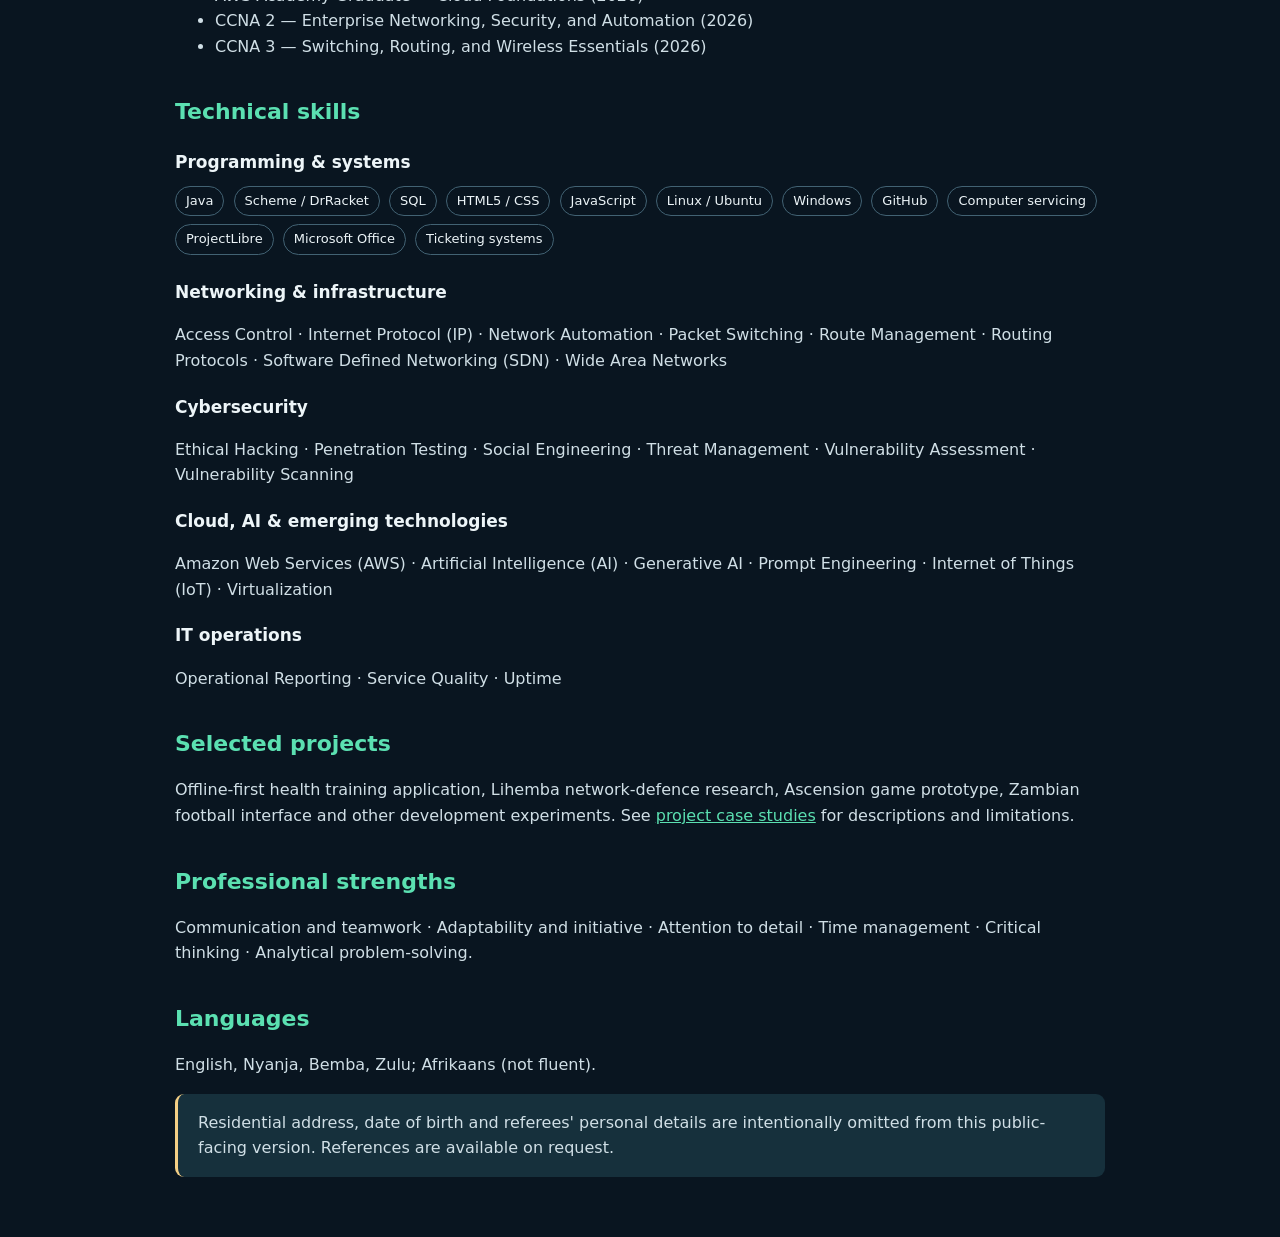
==== commit 15529779: "Move CCNA 3 certification to correct position" ====
--- a/resume.html
+++ b/resume.html
@@ -140,8 +140,8 @@
         <li>Cisco Ethical Hacker (2026)</li>
         <li>Cisco CyberOps Associate (2026)</li>
         <li>AWS Academy Graduate — Cloud Foundations (2026)</li>
+        <li>CCNA 2 — Enterprise Networking, Security, and Automation (2026)</li>
         <li>CCNA 3 — Switching, Routing, and Wireless Essentials (2026)</li>
-        <li>CCNA 2 — Enterprise Networking, Security, and Automation (2026)</li>
       </ul>
       <h2>Technical skills</h2>
       <h3>Programming &amp; systems</h3>
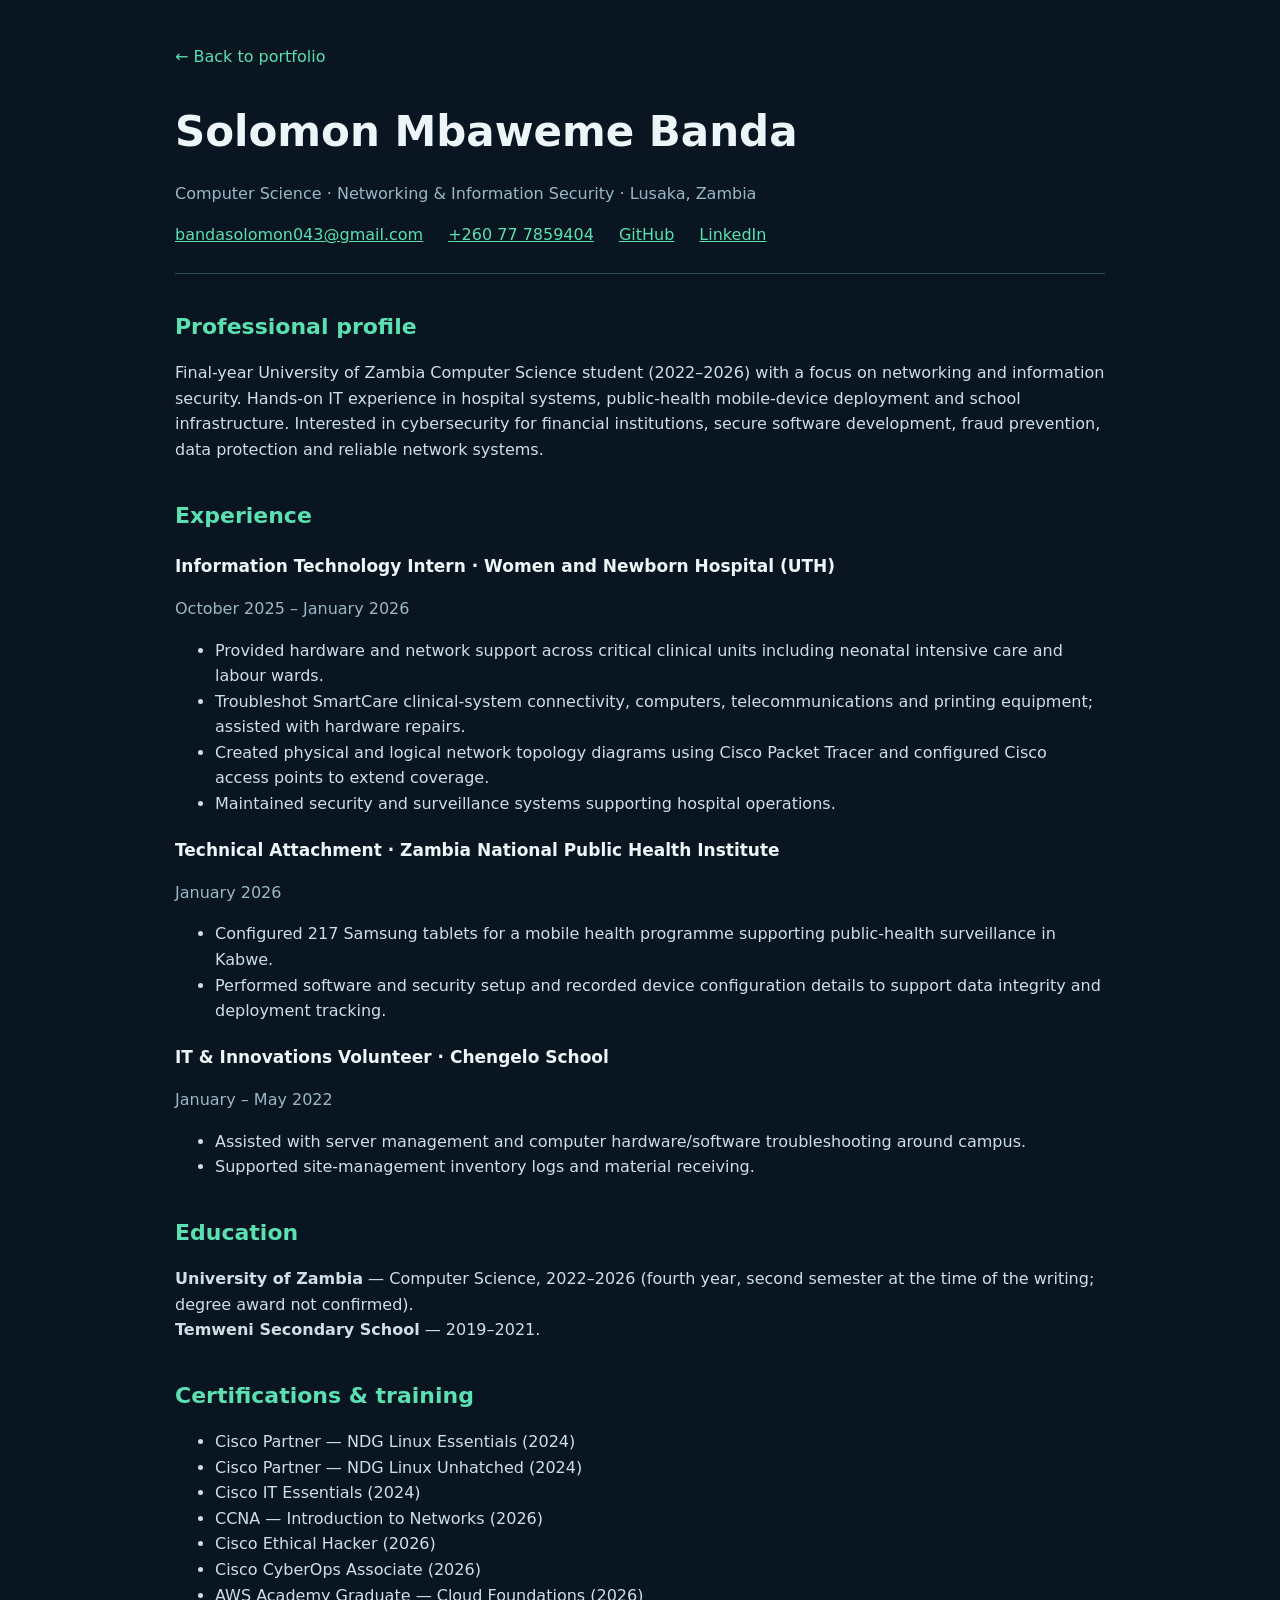
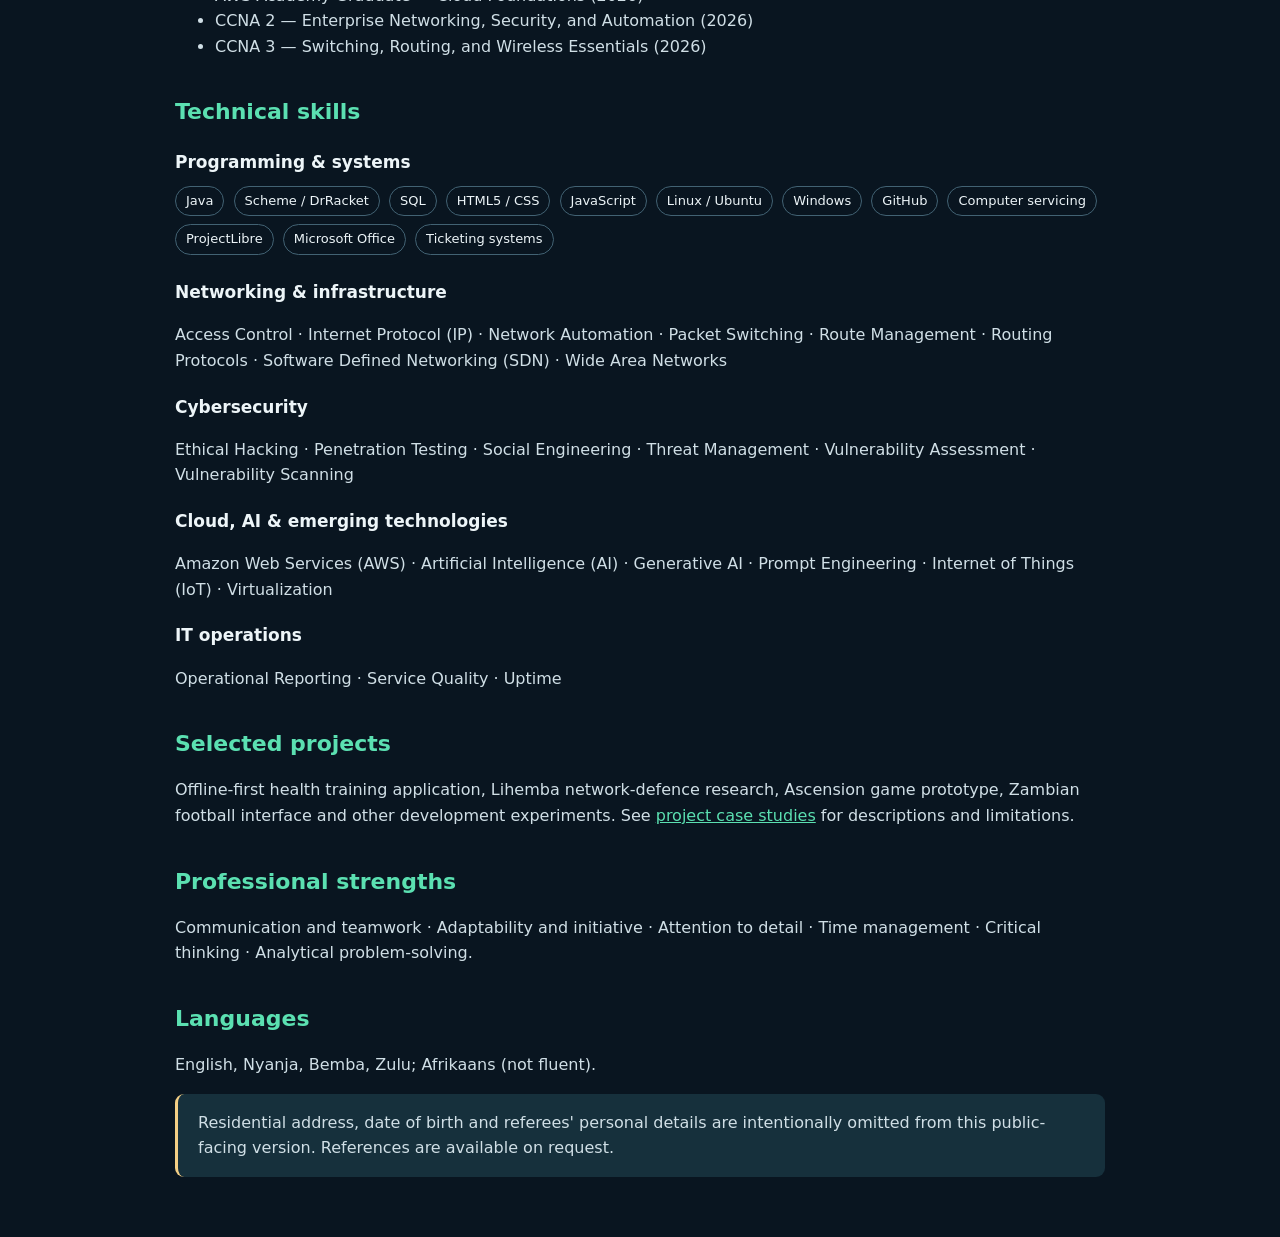
==== commit 4966eebe: "Update education description in resume.html" ====
--- a/resume.html
+++ b/resume.html
@@ -128,7 +128,7 @@
       <h2>Education</h2>
       <p>
         <strong>University of Zambia</strong>
-        — Computer Science, 2022–2026 (fourth year, second semester at the time of the CV; degree award not confirmed).<br>
+        — Computer Science, 2022–2026 (fourth year, second semester at the time of the writing; degree award not confirmed).<br>
         <strong>Temweni Secondary School</strong>
         — 2019–2021.</p>
       <h2>Certifications &amp; training</h2>
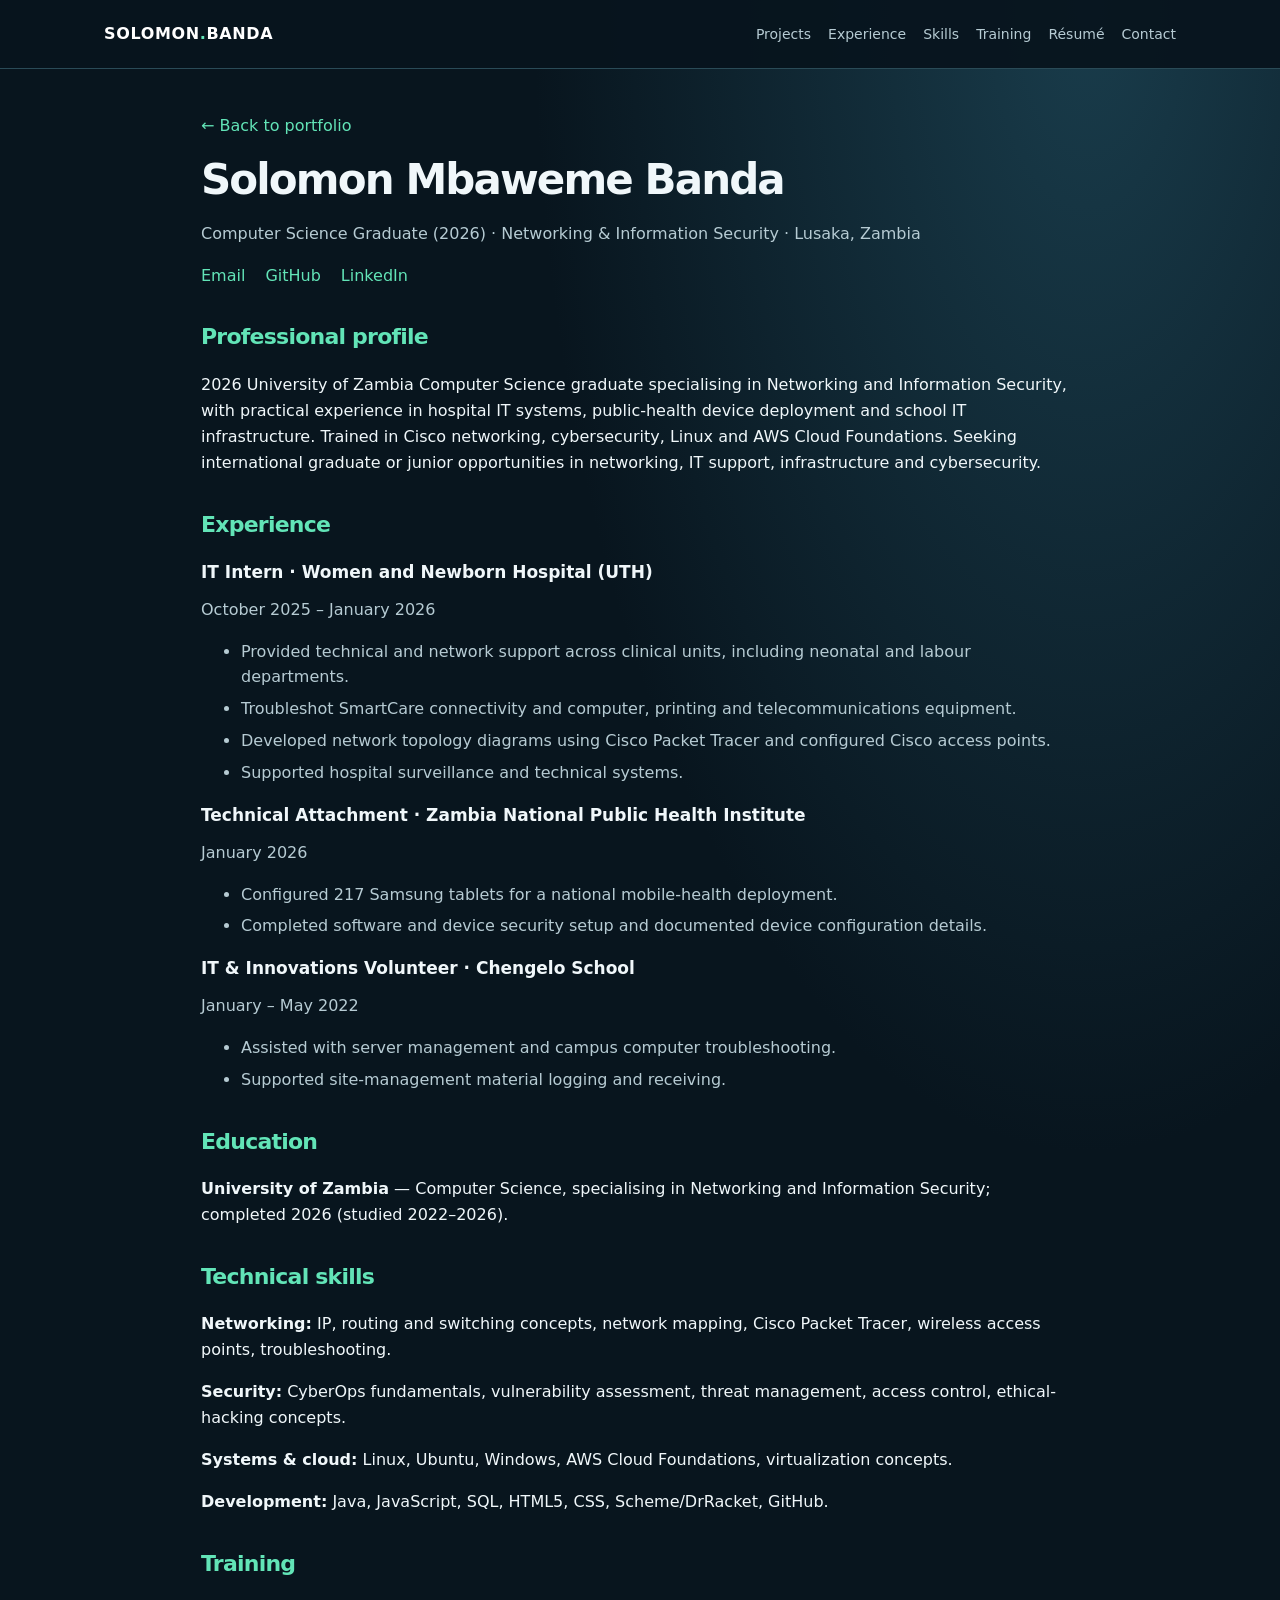
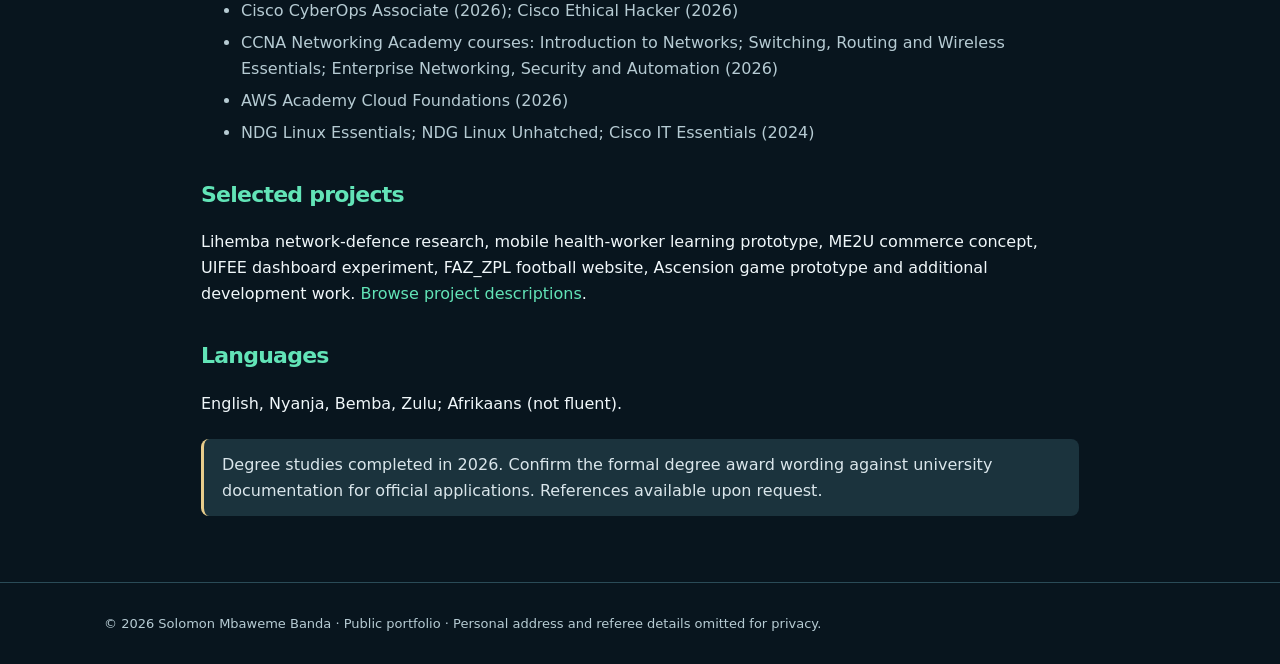
==== commit 88a8e5cc: "Gradaute boy" ====
--- a/resume.html
+++ b/resume.html
@@ -1,179 +1 @@
-<!DOCTYPE html>
-<html lang="en">
-  <head>
-    <meta charset="utf-8">
-    <meta name="viewport" content="width=device-width,initial-scale=1">
-    <meta name="description" content="CV and technical experience of Solomon Mbaweme Banda">
-    <title>Résumé | Solomon Mbaweme Banda</title>
-    <style>
-      body{
-        background:#091520;
-        color:#edf5f8;
-        font-family:Inter,system-ui,Segoe UI,sans-serif;
-        line-height:1.6;margin:0
-      }
-      a{
-        color:#5be0b1
-      }
-      .wrap{
-        max-width:930px;
-        margin:auto;
-        padding:44px 26px
-      }
-      header{
-        border-bottom:1px solid #324d5a;
-        padding-bottom:25px;
-        margin-bottom:34px
-      }
-      h1{
-        font-size:42px;
-        margin:0
-      }
-      h2{
-        margin:35px 0 12px;
-        color:#5be0b1;
-        font-size:22px
-      }
-      h3{
-        font-size:17px;
-        margin:20px 0 5px
-      }
-      p,li{
-        color:#d0dfe6
-      }
-      .minor{
-        color:#9bb8c5
-      }
-      .meta{
-        display:flex;
-        gap:25px;
-        flex-wrap:wrap
-      }
-      .badge{
-        display:inline-block;
-        border:1px solid #426273;
-        padding:4px 10px;
-        border-radius:40px;
-        margin:4px 4px 4px 0;
-        font-size:13px
-      }
-      .back{
-        display:inline-block;
-        margin:0 0 28px;
-        text-decoration:none
-      }
-      .callout{
-        background:#16303c;
-        padding:16px 20px;
-        border-left:3px solid #f4cf85;
-        border-radius:9px
-      }
-      @media print{
-        body{
-          background:#fff;color:#111
-        }
-        p,li,.minor{
-          color:#333
-        }
-        h2{
-          color:#156451
-        }
-        .back{
-          display:none
-        }
-        header{
-          border-color:#ddd
-        }
-        .callout{
-          background:#f6f6f6
-        }
-      }
-    </style>
-  </head>
-  <body>
-    <main class="wrap">
-      <a class="back" href="index.html">← Back to portfolio</a>
-      <header>
-        <h1>Solomon Mbaweme Banda</h1>
-        <p class="minor">Computer Science · Networking &amp; Information Security · Lusaka, Zambia</p>
-        <div class="meta">
-          <a href="mailto:bandasolomon043@gmail.com">bandasolomon043@gmail.com</a>
-          <a href="tel:+260777859404">+260 77 7859404</a>
-          <a href="https://github.com/folklore043">GitHub</a>
-          <a href="https://www.linkedin.com/in/solomon-mbaweme-banda-0440b7346">LinkedIn</a>
-        </div>
-      </header>
-      <h2>Professional profile</h2>
-      <p>Final-year University of Zambia Computer Science student (2022–2026) with a focus on networking and information security. Hands-on IT experience in hospital systems, public-health mobile-device deployment and school infrastructure. Interested in cybersecurity for financial institutions, secure software development, fraud prevention, data protection and reliable network systems.</p>
-      <h2>Experience</h2>
-      <h3>Information Technology Intern · Women and Newborn Hospital (UTH)</h3>
-      <p class="minor">October 2025 – January 2026</p>
-      <ul>
-        <li>Provided hardware and network support across critical clinical units including neonatal intensive care and labour wards.</li>
-        <li>Troubleshot SmartCare clinical-system connectivity, computers, telecommunications and printing equipment; assisted with hardware repairs.</li>
-        <li>Created physical and logical network topology diagrams using Cisco Packet Tracer and configured Cisco access points to extend coverage.</li>
-        <li>Maintained security and surveillance systems supporting hospital operations.</li>
-      </ul>
-      <h3>Technical Attachment · Zambia National Public Health Institute</h3>
-      <p class="minor">January 2026</p>
-      <ul>
-        <li>Configured 217 Samsung tablets for a mobile health programme supporting public-health surveillance in Kabwe.</li>
-        <li>Performed software and security setup and recorded device configuration details to support data integrity and deployment tracking.</li>
-      </ul>
-      <h3>IT &amp; Innovations Volunteer · Chengelo School</h3>
-      <p class="minor">January – May 2022</p><ul>
-        <li>Assisted with server management and computer hardware/software troubleshooting around campus.</li>
-        <li>Supported site-management inventory logs and material receiving.</li>
-      </ul>
-      <h2>Education</h2>
-      <p>
-        <strong>University of Zambia</strong>
-        — Computer Science, 2022–2026 (fourth year, second semester at the time of the writing; degree award not confirmed).<br>
-        <strong>Temweni Secondary School</strong>
-        — 2019–2021.</p>
-      <h2>Certifications &amp; training</h2>
-      <ul>
-        <li>Cisco Partner — NDG Linux Essentials (2024)</li>
-        <li>Cisco Partner — NDG Linux Unhatched (2024)</li>
-        <li>Cisco IT Essentials (2024)</li>
-        <li>CCNA — Introduction to Networks (2026)</li>
-        <li>Cisco Ethical Hacker (2026)</li>
-        <li>Cisco CyberOps Associate (2026)</li>
-        <li>AWS Academy Graduate — Cloud Foundations (2026)</li>
-        <li>CCNA 2 — Enterprise Networking, Security, and Automation (2026)</li>
-        <li>CCNA 3 — Switching, Routing, and Wireless Essentials (2026)</li>
-      </ul>
-      <h2>Technical skills</h2>
-      <h3>Programming &amp; systems</h3>
-      <div>
-        <span class="badge">Java</span>
-        <span class="badge">Scheme / DrRacket</span>
-        <span class="badge">SQL</span>
-        <span class="badge">HTML5 / CSS</span>
-        <span class="badge">JavaScript</span>
-        <span class="badge">Linux / Ubuntu</span>
-        <span class="badge">Windows</span>
-        <span class="badge">GitHub</span>
-        <span class="badge">Computer servicing</span>
-        <span class="badge">ProjectLibre</span>
-        <span class="badge">Microsoft Office</span>
-        <span class="badge">Ticketing systems</span>
-      </div>
-      <h3>Networking &amp; infrastructure</h3>
-      <p>Access Control · Internet Protocol (IP) · Network Automation · Packet Switching · Route Management · Routing Protocols · Software Defined Networking (SDN) · Wide Area Networks</p>
-      <h3>Cybersecurity</h3>
-      <p>Ethical Hacking · Penetration Testing · Social Engineering · Threat Management · Vulnerability Assessment · Vulnerability Scanning</p>
-      <h3>Cloud, AI &amp; emerging technologies</h3>
-      <p>Amazon Web Services (AWS) · Artificial Intelligence (AI) · Generative AI · Prompt Engineering · Internet of Things (IoT) · Virtualization</p>
-      <h3>IT operations</h3>
-      <p>Operational Reporting · Service Quality · Uptime</p>
-      <h2>Selected projects</h2>
-      <p>Offline-first health training application, Lihemba network-defence research, Ascension game prototype, Zambian football interface and other development experiments. See <a href="index.html#projects">project case studies</a> for descriptions and limitations.</p>
-      <h2>Professional strengths</h2>
-      <p>Communication and teamwork · Adaptability and initiative · Attention to detail · Time management · Critical thinking · Analytical problem-solving.</p>
-      <h2>Languages</h2>
-      <p>English, Nyanja, Bemba, Zulu; Afrikaans (not fluent).</p>
-      <p class="callout">Residential address, date of birth and referees' personal details are intentionally omitted from this public-facing version. References are available on request.</p>
-    </main>
-  </body>
-</html>
+<!doctype html><html lang="en"><head><meta charset="utf-8"><meta name="viewport" content="width=device-width,initial-scale=1"><meta name="description" content="Solomon Mbaweme Banda — 2026 Computer Science graduate, networking, IT infrastructure, cybersecurity and software development portfolio."><title>Solomon Mbaweme Banda | Graduate IT Portfolio</title><link rel="stylesheet" href="style.css"></head><body><header class="site"><div class="container"><a class="logo" href="index.html#home">SOLOMON<span>.</span>BANDA</a><nav aria-label="Main"><a href="index.html#projects">Projects</a><a href="index.html#experience">Experience</a><a href="index.html#skills">Skills</a><a href="index.html#certifications">Training</a><a href="resume.html">Résumé</a><a href="index.html#contact">Contact</a></nav></div></header><main class="resume"><a href="index.html">← Back to portfolio</a><h1>Solomon Mbaweme Banda</h1><p class="muted">Computer Science Graduate (2026) · Networking &amp; Information Security · Lusaka, Zambia</p><div class="meta"><a href="mailto:bandasolomon043@gmail.com">Email</a><a href="https://github.com/folklore043">GitHub</a><a href="https://www.linkedin.com/in/solomon-mbaweme-banda-0440b7346">LinkedIn</a></div><h2>Professional profile</h2><p>2026 University of Zambia Computer Science graduate specialising in Networking and Information Security, with practical experience in hospital IT systems, public-health device deployment and school IT infrastructure. Trained in Cisco networking, cybersecurity, Linux and AWS Cloud Foundations. Seeking international graduate or junior opportunities in networking, IT support, infrastructure and cybersecurity.</p><h2>Experience</h2><h3>IT Intern · Women and Newborn Hospital (UTH)</h3><p class="muted">October 2025 – January 2026</p><ul><li>Provided technical and network support across clinical units, including neonatal and labour departments.</li><li>Troubleshot SmartCare connectivity and computer, printing and telecommunications equipment.</li><li>Developed network topology diagrams using Cisco Packet Tracer and configured Cisco access points.</li><li>Supported hospital surveillance and technical systems.</li></ul><h3>Technical Attachment · Zambia National Public Health Institute</h3><p class="muted">January 2026</p><ul><li>Configured 217 Samsung tablets for a national mobile-health deployment.</li><li>Completed software and device security setup and documented device configuration details.</li></ul><h3>IT &amp; Innovations Volunteer · Chengelo School</h3><p class="muted">January – May 2022</p><ul><li>Assisted with server management and campus computer troubleshooting.</li><li>Supported site-management material logging and receiving.</li></ul><h2>Education</h2><p><strong>University of Zambia</strong> — Computer Science, specialising in Networking and Information Security; completed 2026 (studied 2022–2026).</p><h2>Technical skills</h2><p><strong>Networking:</strong> IP, routing and switching concepts, network mapping, Cisco Packet Tracer, wireless access points, troubleshooting.</p><p><strong>Security:</strong> CyberOps fundamentals, vulnerability assessment, threat management, access control, ethical-hacking concepts.</p><p><strong>Systems &amp; cloud:</strong> Linux, Ubuntu, Windows, AWS Cloud Foundations, virtualization concepts.</p><p><strong>Development:</strong> Java, JavaScript, SQL, HTML5, CSS, Scheme/DrRacket, GitHub.</p><h2>Training</h2><ul><li>Cisco CyberOps Associate (2026); Cisco Ethical Hacker (2026)</li><li>CCNA Networking Academy courses: Introduction to Networks; Switching, Routing and Wireless Essentials; Enterprise Networking, Security and Automation (2026)</li><li>AWS Academy Cloud Foundations (2026)</li><li>NDG Linux Essentials; NDG Linux Unhatched; Cisco IT Essentials (2024)</li></ul><h2>Selected projects</h2><p>Lihemba network-defence research, mobile health-worker learning prototype, ME2U commerce concept, UIFEE dashboard experiment, FAZ_ZPL football website, Ascension game prototype and additional development work. <a href="index.html#projects">Browse project descriptions</a>.</p><h2>Languages</h2><p>English, Nyanja, Bemba, Zulu; Afrikaans (not fluent).</p><p class="callout">Degree studies completed in 2026. Confirm the formal degree award wording against university documentation for official applications. References available upon request.</p></main><footer><div class="container">© <span id="year"></span> Solomon Mbaweme Banda · Public portfolio · Personal address and referee details omitted for privacy.</div></footer><script>document.getElementById('year').textContent=new Date().getFullYear()</script></body></html>
--- a/style.css
+++ b/style.css
@@ -0,0 +1,2 @@
+
+:root{color-scheme:dark;--bg:#08151e;--panel:#102734;--border:#2a4b57;--text:#f0f7fa;--muted:#b6cbd3;--mint:#62e4b7;--gold:#e8cd8c}*{box-sizing:border-box}html{scroll-behavior:smooth}body{margin:0;background:radial-gradient(ellipse at 85% 0%,#193c4b 0,transparent 36%),var(--bg);color:var(--text);font:16px/1.62 system-ui,-apple-system,'Segoe UI',sans-serif}a{color:var(--mint);text-decoration:none}a:hover{text-decoration:underline}.container{max-width:1120px;margin:auto;padding:0 24px}header.site{position:sticky;top:0;z-index:5;background:#08151ef2;border-bottom:1px solid var(--border)}header.site .container{min-height:68px;display:flex;justify-content:space-between;align-items:center;gap:18px;flex-wrap:wrap}.logo{color:white;font-weight:800;letter-spacing:.04em}.logo span{color:var(--mint)}nav{display:flex;gap:17px;flex-wrap:wrap}nav a{color:var(--muted);font-size:14px}.hero{padding:88px 0 78px;display:grid;grid-template-columns:1.2fr .8fr;gap:42px;align-items:center}.kicker{text-transform:uppercase;letter-spacing:.14em;color:var(--mint);font-size:12px;font-weight:800}h1{font-size:clamp(38px,5.6vw,66px);line-height:1.09;letter-spacing:-.045em;margin:18px 0}h2{font-size:clamp(29px,3.5vw,41px);letter-spacing:-.035em;margin:12px 0 22px;line-height:1.16}h3{font-size:19px;margin:5px 0 10px}p{margin:10px 0 16px}.lead{font-size:19px;color:#d6e5e9}.muted{color:var(--muted)}.buttons{display:flex;flex-wrap:wrap;gap:12px;margin:27px 0}.button{padding:10px 17px;border-radius:9px;border:1px solid var(--mint);background:var(--mint);color:#06241c;font-weight:750}.button.alt{background:transparent;color:var(--mint)}.panel,.card{background:var(--panel);border:1px solid var(--border);border-radius:16px;padding:25px}.highlight{background:linear-gradient(135deg,#16414a,#102734)}section.content{padding:66px 0;border-top:1px solid #233c46}.grid{display:grid;grid-template-columns:repeat(3,minmax(0,1fr));gap:18px}.grid.two{grid-template-columns:repeat(2,minmax(0,1fr))}.card{display:flex;flex-direction:column}.card small{font-size:12px;color:var(--gold);font-weight:750;letter-spacing:.07em;text-transform:uppercase}.card p{color:var(--muted);font-size:14px}.card a{margin-top:auto}.tags{display:flex;flex-wrap:wrap;gap:8px;margin-top:12px}.tag{font-size:12px;padding:5px 10px;border-radius:30px;background:#203d4b;border:1px solid #355665;color:#dfedef}.list{margin:8px 0;padding-left:20px;color:var(--muted)}.list li{padding:3px 0}.callout{border-left:3px solid var(--gold);padding:13px 18px;background:#1b333d;border-radius:8px;color:#dae6eb;margin:22px 0}footer{border-top:1px solid var(--border);padding:30px 0;color:var(--muted);font-size:13px}a:focus-visible{outline:3px solid var(--gold);outline-offset:4px}.resume{max-width:930px;margin:auto;padding:44px 26px}.resume h1{font-size:42px}.resume h2{font-size:22px;color:var(--mint);margin-top:36px}.resume h3{font-size:17px}.resume .meta{display:flex;gap:20px;flex-wrap:wrap}.resume li{margin:6px 0;color:var(--muted)}@media(max-width:850px){.hero{grid-template-columns:1fr;padding:65px 0}.grid{grid-template-columns:repeat(2,minmax(0,1fr))}}@media(max-width:620px){header.site .container{padding-top:12px;padding-bottom:12px}.grid,.grid.two{grid-template-columns:1fr}section.content{padding:50px 0}.container{padding:0 18px}}@media print{body{background:#fff;color:#111}.resume li,.muted{color:#333}.resume h2{color:#156451}}
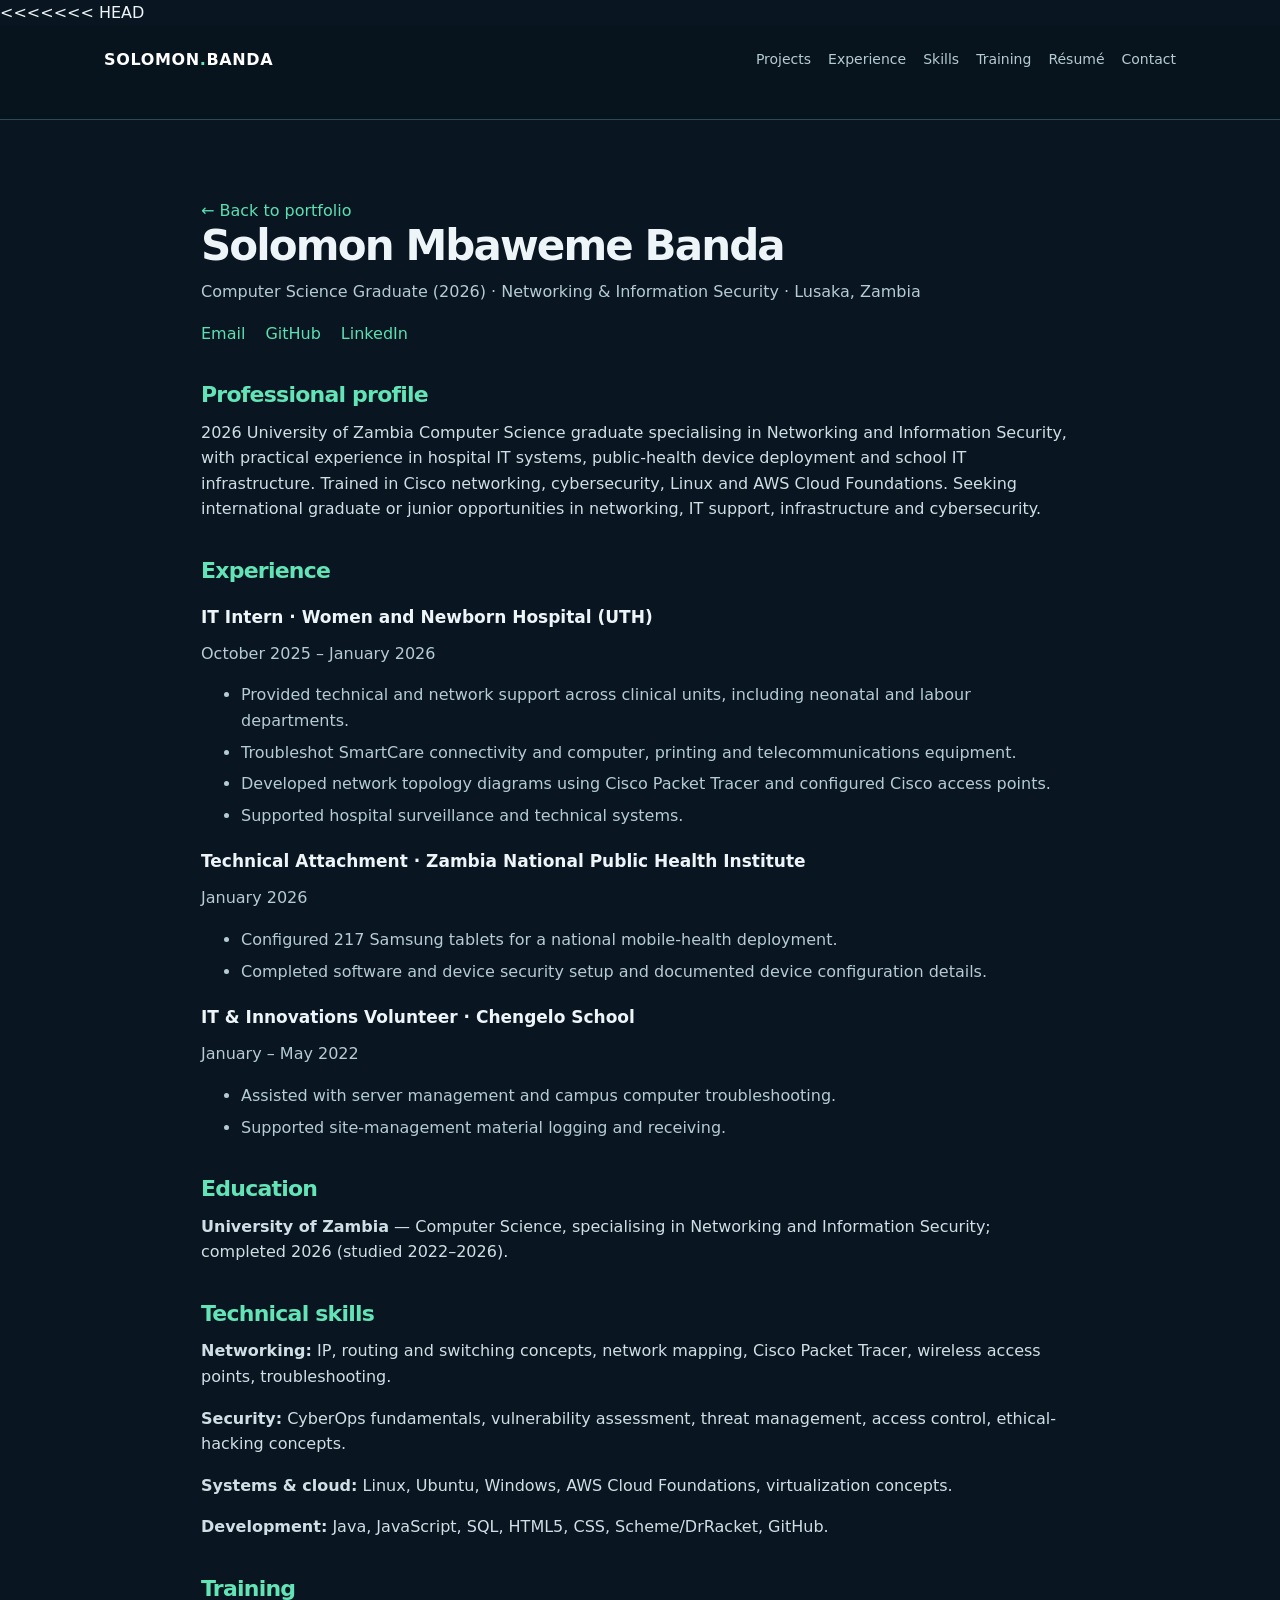
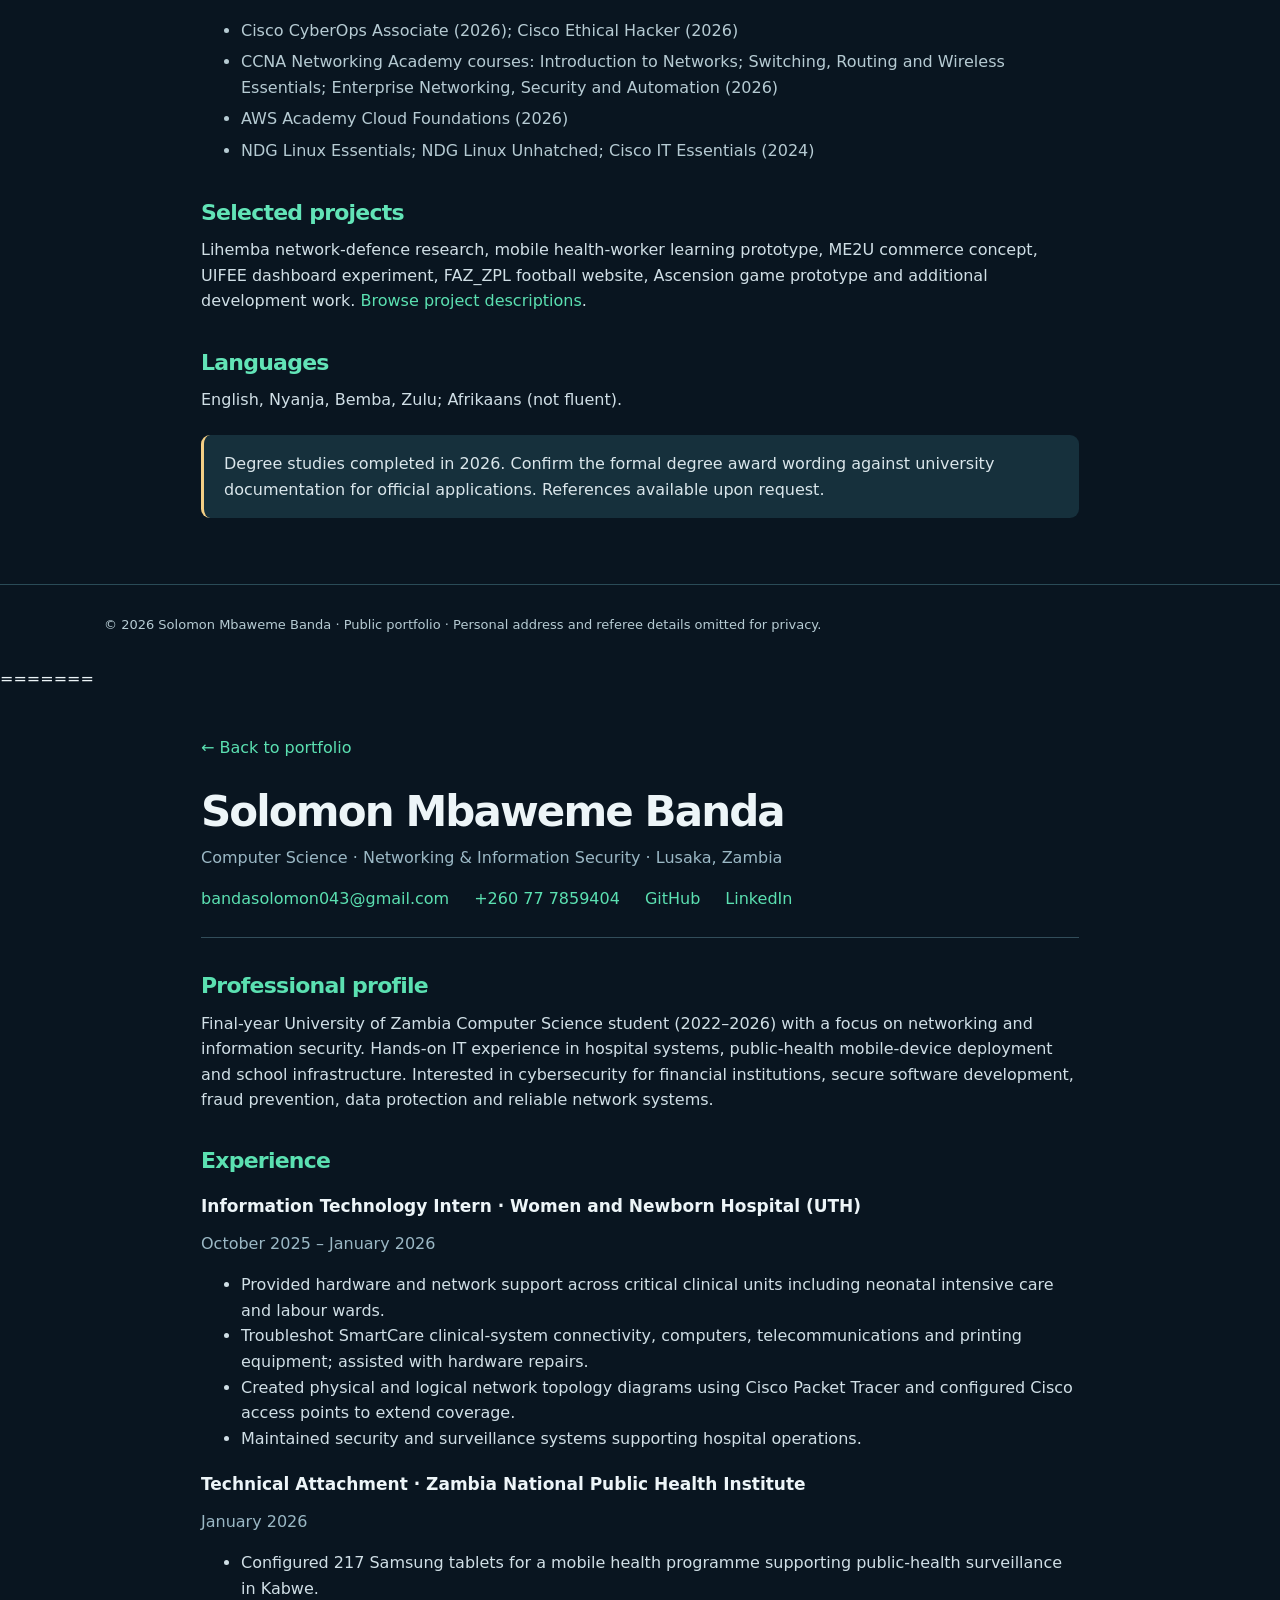
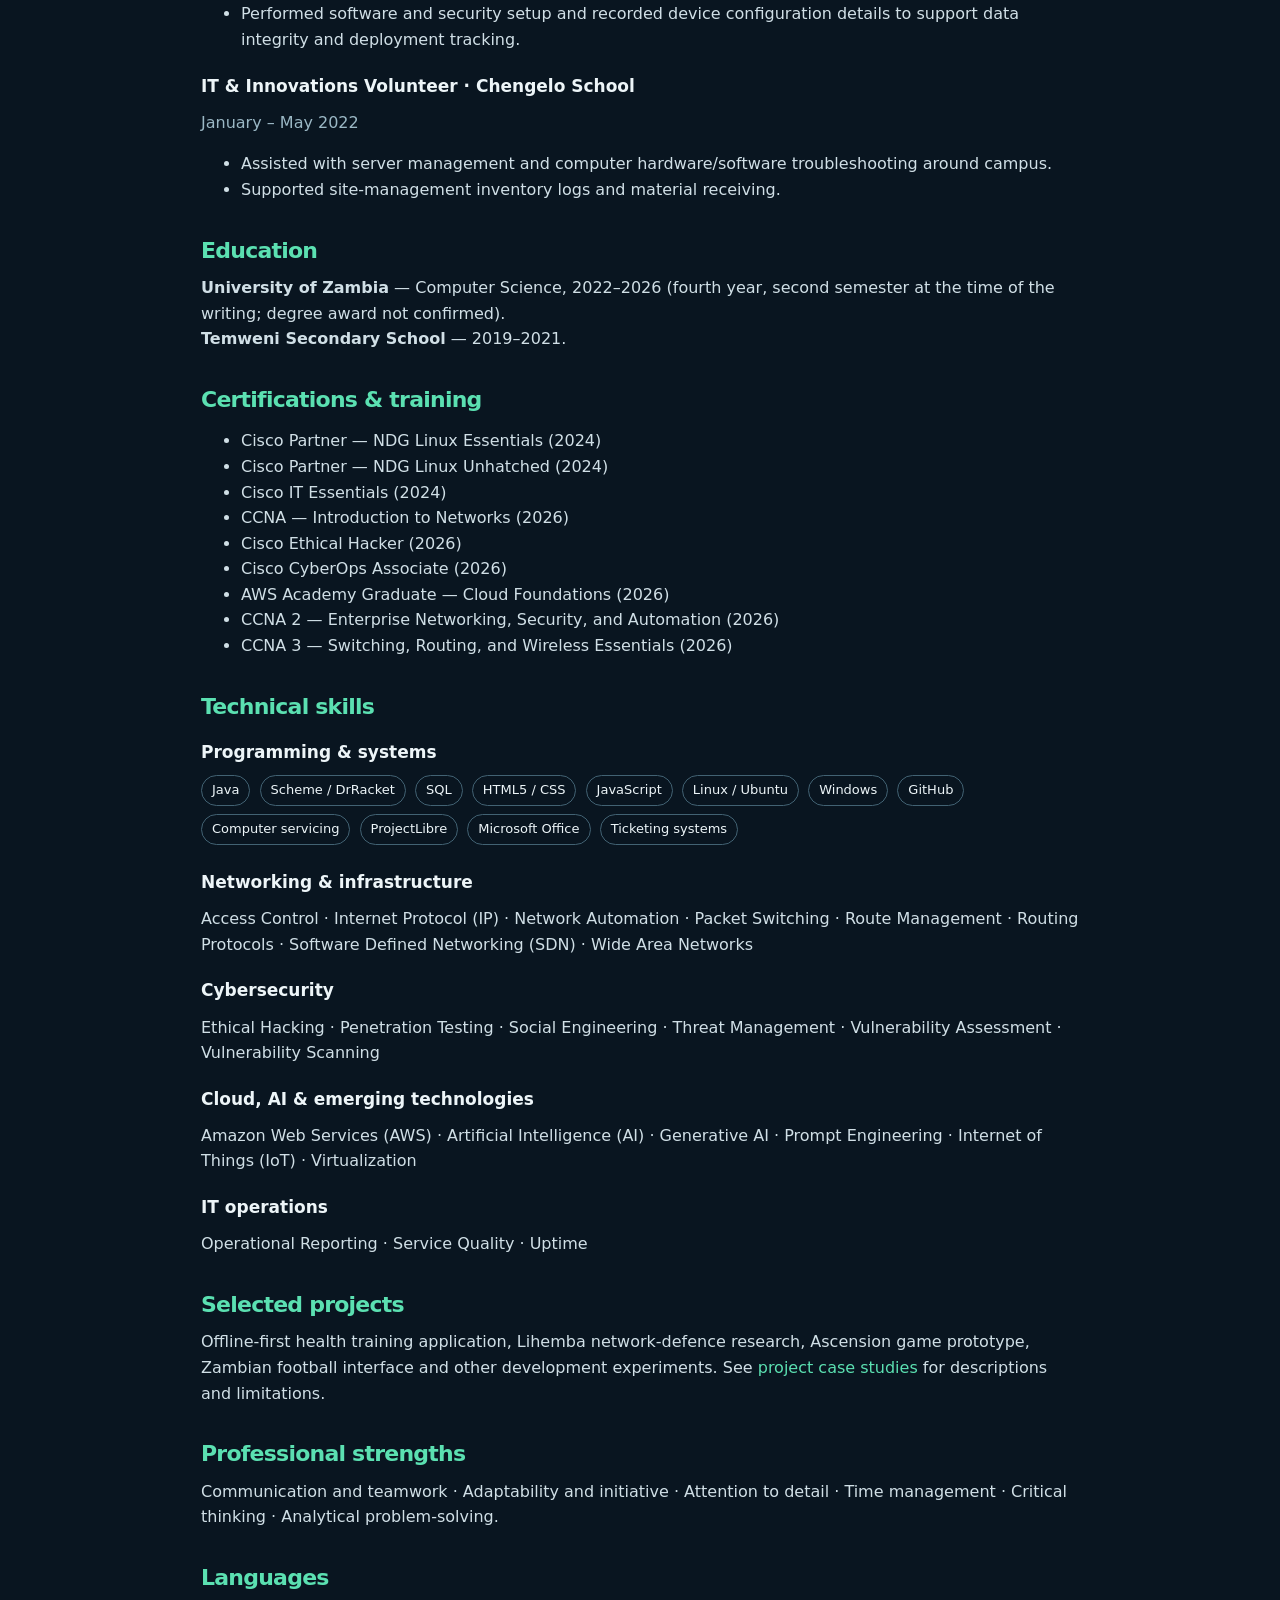
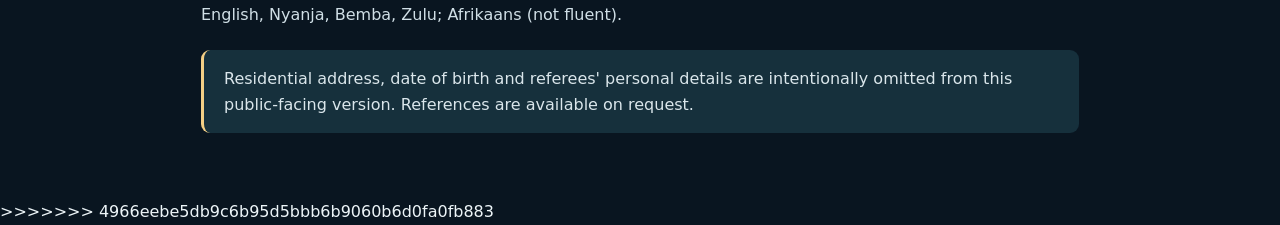
==== commit 2277d4b2: "Graduated boy" ====
--- a/resume.html
+++ b/resume.html
@@ -1 +1,183 @@
-<!doctype html><html lang="en"><head><meta charset="utf-8"><meta name="viewport" content="width=device-width,initial-scale=1"><meta name="description" content="Solomon Mbaweme Banda — 2026 Computer Science graduate, networking, IT infrastructure, cybersecurity and software development portfolio."><title>Solomon Mbaweme Banda | Graduate IT Portfolio</title><link rel="stylesheet" href="style.css"></head><body><header class="site"><div class="container"><a class="logo" href="index.html#home">SOLOMON<span>.</span>BANDA</a><nav aria-label="Main"><a href="index.html#projects">Projects</a><a href="index.html#experience">Experience</a><a href="index.html#skills">Skills</a><a href="index.html#certifications">Training</a><a href="resume.html">Résumé</a><a href="index.html#contact">Contact</a></nav></div></header><main class="resume"><a href="index.html">← Back to portfolio</a><h1>Solomon Mbaweme Banda</h1><p class="muted">Computer Science Graduate (2026) · Networking &amp; Information Security · Lusaka, Zambia</p><div class="meta"><a href="mailto:bandasolomon043@gmail.com">Email</a><a href="https://github.com/folklore043">GitHub</a><a href="https://www.linkedin.com/in/solomon-mbaweme-banda-0440b7346">LinkedIn</a></div><h2>Professional profile</h2><p>2026 University of Zambia Computer Science graduate specialising in Networking and Information Security, with practical experience in hospital IT systems, public-health device deployment and school IT infrastructure. Trained in Cisco networking, cybersecurity, Linux and AWS Cloud Foundations. Seeking international graduate or junior opportunities in networking, IT support, infrastructure and cybersecurity.</p><h2>Experience</h2><h3>IT Intern · Women and Newborn Hospital (UTH)</h3><p class="muted">October 2025 – January 2026</p><ul><li>Provided technical and network support across clinical units, including neonatal and labour departments.</li><li>Troubleshot SmartCare connectivity and computer, printing and telecommunications equipment.</li><li>Developed network topology diagrams using Cisco Packet Tracer and configured Cisco access points.</li><li>Supported hospital surveillance and technical systems.</li></ul><h3>Technical Attachment · Zambia National Public Health Institute</h3><p class="muted">January 2026</p><ul><li>Configured 217 Samsung tablets for a national mobile-health deployment.</li><li>Completed software and device security setup and documented device configuration details.</li></ul><h3>IT &amp; Innovations Volunteer · Chengelo School</h3><p class="muted">January – May 2022</p><ul><li>Assisted with server management and campus computer troubleshooting.</li><li>Supported site-management material logging and receiving.</li></ul><h2>Education</h2><p><strong>University of Zambia</strong> — Computer Science, specialising in Networking and Information Security; completed 2026 (studied 2022–2026).</p><h2>Technical skills</h2><p><strong>Networking:</strong> IP, routing and switching concepts, network mapping, Cisco Packet Tracer, wireless access points, troubleshooting.</p><p><strong>Security:</strong> CyberOps fundamentals, vulnerability assessment, threat management, access control, ethical-hacking concepts.</p><p><strong>Systems &amp; cloud:</strong> Linux, Ubuntu, Windows, AWS Cloud Foundations, virtualization concepts.</p><p><strong>Development:</strong> Java, JavaScript, SQL, HTML5, CSS, Scheme/DrRacket, GitHub.</p><h2>Training</h2><ul><li>Cisco CyberOps Associate (2026); Cisco Ethical Hacker (2026)</li><li>CCNA Networking Academy courses: Introduction to Networks; Switching, Routing and Wireless Essentials; Enterprise Networking, Security and Automation (2026)</li><li>AWS Academy Cloud Foundations (2026)</li><li>NDG Linux Essentials; NDG Linux Unhatched; Cisco IT Essentials (2024)</li></ul><h2>Selected projects</h2><p>Lihemba network-defence research, mobile health-worker learning prototype, ME2U commerce concept, UIFEE dashboard experiment, FAZ_ZPL football website, Ascension game prototype and additional development work. <a href="index.html#projects">Browse project descriptions</a>.</p><h2>Languages</h2><p>English, Nyanja, Bemba, Zulu; Afrikaans (not fluent).</p><p class="callout">Degree studies completed in 2026. Confirm the formal degree award wording against university documentation for official applications. References available upon request.</p></main><footer><div class="container">© <span id="year"></span> Solomon Mbaweme Banda · Public portfolio · Personal address and referee details omitted for privacy.</div></footer><script>document.getElementById('year').textContent=new Date().getFullYear()</script></body></html>+<<<<<<< HEAD
+<!doctype html><html lang="en"><head><meta charset="utf-8"><meta name="viewport" content="width=device-width,initial-scale=1"><meta name="description" content="Solomon Mbaweme Banda — 2026 Computer Science graduate, networking, IT infrastructure, cybersecurity and software development portfolio."><title>Solomon Mbaweme Banda | Graduate IT Portfolio</title><link rel="stylesheet" href="style.css"></head><body><header class="site"><div class="container"><a class="logo" href="index.html#home">SOLOMON<span>.</span>BANDA</a><nav aria-label="Main"><a href="index.html#projects">Projects</a><a href="index.html#experience">Experience</a><a href="index.html#skills">Skills</a><a href="index.html#certifications">Training</a><a href="resume.html">Résumé</a><a href="index.html#contact">Contact</a></nav></div></header><main class="resume"><a href="index.html">← Back to portfolio</a><h1>Solomon Mbaweme Banda</h1><p class="muted">Computer Science Graduate (2026) · Networking &amp; Information Security · Lusaka, Zambia</p><div class="meta"><a href="mailto:bandasolomon043@gmail.com">Email</a><a href="https://github.com/folklore043">GitHub</a><a href="https://www.linkedin.com/in/solomon-mbaweme-banda-0440b7346">LinkedIn</a></div><h2>Professional profile</h2><p>2026 University of Zambia Computer Science graduate specialising in Networking and Information Security, with practical experience in hospital IT systems, public-health device deployment and school IT infrastructure. Trained in Cisco networking, cybersecurity, Linux and AWS Cloud Foundations. Seeking international graduate or junior opportunities in networking, IT support, infrastructure and cybersecurity.</p><h2>Experience</h2><h3>IT Intern · Women and Newborn Hospital (UTH)</h3><p class="muted">October 2025 – January 2026</p><ul><li>Provided technical and network support across clinical units, including neonatal and labour departments.</li><li>Troubleshot SmartCare connectivity and computer, printing and telecommunications equipment.</li><li>Developed network topology diagrams using Cisco Packet Tracer and configured Cisco access points.</li><li>Supported hospital surveillance and technical systems.</li></ul><h3>Technical Attachment · Zambia National Public Health Institute</h3><p class="muted">January 2026</p><ul><li>Configured 217 Samsung tablets for a national mobile-health deployment.</li><li>Completed software and device security setup and documented device configuration details.</li></ul><h3>IT &amp; Innovations Volunteer · Chengelo School</h3><p class="muted">January – May 2022</p><ul><li>Assisted with server management and campus computer troubleshooting.</li><li>Supported site-management material logging and receiving.</li></ul><h2>Education</h2><p><strong>University of Zambia</strong> — Computer Science, specialising in Networking and Information Security; completed 2026 (studied 2022–2026).</p><h2>Technical skills</h2><p><strong>Networking:</strong> IP, routing and switching concepts, network mapping, Cisco Packet Tracer, wireless access points, troubleshooting.</p><p><strong>Security:</strong> CyberOps fundamentals, vulnerability assessment, threat management, access control, ethical-hacking concepts.</p><p><strong>Systems &amp; cloud:</strong> Linux, Ubuntu, Windows, AWS Cloud Foundations, virtualization concepts.</p><p><strong>Development:</strong> Java, JavaScript, SQL, HTML5, CSS, Scheme/DrRacket, GitHub.</p><h2>Training</h2><ul><li>Cisco CyberOps Associate (2026); Cisco Ethical Hacker (2026)</li><li>CCNA Networking Academy courses: Introduction to Networks; Switching, Routing and Wireless Essentials; Enterprise Networking, Security and Automation (2026)</li><li>AWS Academy Cloud Foundations (2026)</li><li>NDG Linux Essentials; NDG Linux Unhatched; Cisco IT Essentials (2024)</li></ul><h2>Selected projects</h2><p>Lihemba network-defence research, mobile health-worker learning prototype, ME2U commerce concept, UIFEE dashboard experiment, FAZ_ZPL football website, Ascension game prototype and additional development work. <a href="index.html#projects">Browse project descriptions</a>.</p><h2>Languages</h2><p>English, Nyanja, Bemba, Zulu; Afrikaans (not fluent).</p><p class="callout">Degree studies completed in 2026. Confirm the formal degree award wording against university documentation for official applications. References available upon request.</p></main><footer><div class="container">© <span id="year"></span> Solomon Mbaweme Banda · Public portfolio · Personal address and referee details omitted for privacy.</div></footer><script>document.getElementById('year').textContent=new Date().getFullYear()</script></body></html>
+=======
+<!DOCTYPE html>
+<html lang="en">
+  <head>
+    <meta charset="utf-8">
+    <meta name="viewport" content="width=device-width,initial-scale=1">
+    <meta name="description" content="CV and technical experience of Solomon Mbaweme Banda">
+    <title>Résumé | Solomon Mbaweme Banda</title>
+    <style>
+      body{
+        background:#091520;
+        color:#edf5f8;
+        font-family:Inter,system-ui,Segoe UI,sans-serif;
+        line-height:1.6;margin:0
+      }
+      a{
+        color:#5be0b1
+      }
+      .wrap{
+        max-width:930px;
+        margin:auto;
+        padding:44px 26px
+      }
+      header{
+        border-bottom:1px solid #324d5a;
+        padding-bottom:25px;
+        margin-bottom:34px
+      }
+      h1{
+        font-size:42px;
+        margin:0
+      }
+      h2{
+        margin:35px 0 12px;
+        color:#5be0b1;
+        font-size:22px
+      }
+      h3{
+        font-size:17px;
+        margin:20px 0 5px
+      }
+      p,li{
+        color:#d0dfe6
+      }
+      .minor{
+        color:#9bb8c5
+      }
+      .meta{
+        display:flex;
+        gap:25px;
+        flex-wrap:wrap
+      }
+      .badge{
+        display:inline-block;
+        border:1px solid #426273;
+        padding:4px 10px;
+        border-radius:40px;
+        margin:4px 4px 4px 0;
+        font-size:13px
+      }
+      .back{
+        display:inline-block;
+        margin:0 0 28px;
+        text-decoration:none
+      }
+      .callout{
+        background:#16303c;
+        padding:16px 20px;
+        border-left:3px solid #f4cf85;
+        border-radius:9px
+      }
+      @media print{
+        body{
+          background:#fff;color:#111
+        }
+        p,li,.minor{
+          color:#333
+        }
+        h2{
+          color:#156451
+        }
+        .back{
+          display:none
+        }
+        header{
+          border-color:#ddd
+        }
+        .callout{
+          background:#f6f6f6
+        }
+      }
+    </style>
+  </head>
+  <body>
+    <main class="wrap">
+      <a class="back" href="index.html">← Back to portfolio</a>
+      <header>
+        <h1>Solomon Mbaweme Banda</h1>
+        <p class="minor">Computer Science · Networking &amp; Information Security · Lusaka, Zambia</p>
+        <div class="meta">
+          <a href="mailto:bandasolomon043@gmail.com">bandasolomon043@gmail.com</a>
+          <a href="tel:+260777859404">+260 77 7859404</a>
+          <a href="https://github.com/folklore043">GitHub</a>
+          <a href="https://www.linkedin.com/in/solomon-mbaweme-banda-0440b7346">LinkedIn</a>
+        </div>
+      </header>
+      <h2>Professional profile</h2>
+      <p>Final-year University of Zambia Computer Science student (2022–2026) with a focus on networking and information security. Hands-on IT experience in hospital systems, public-health mobile-device deployment and school infrastructure. Interested in cybersecurity for financial institutions, secure software development, fraud prevention, data protection and reliable network systems.</p>
+      <h2>Experience</h2>
+      <h3>Information Technology Intern · Women and Newborn Hospital (UTH)</h3>
+      <p class="minor">October 2025 – January 2026</p>
+      <ul>
+        <li>Provided hardware and network support across critical clinical units including neonatal intensive care and labour wards.</li>
+        <li>Troubleshot SmartCare clinical-system connectivity, computers, telecommunications and printing equipment; assisted with hardware repairs.</li>
+        <li>Created physical and logical network topology diagrams using Cisco Packet Tracer and configured Cisco access points to extend coverage.</li>
+        <li>Maintained security and surveillance systems supporting hospital operations.</li>
+      </ul>
+      <h3>Technical Attachment · Zambia National Public Health Institute</h3>
+      <p class="minor">January 2026</p>
+      <ul>
+        <li>Configured 217 Samsung tablets for a mobile health programme supporting public-health surveillance in Kabwe.</li>
+        <li>Performed software and security setup and recorded device configuration details to support data integrity and deployment tracking.</li>
+      </ul>
+      <h3>IT &amp; Innovations Volunteer · Chengelo School</h3>
+      <p class="minor">January – May 2022</p><ul>
+        <li>Assisted with server management and computer hardware/software troubleshooting around campus.</li>
+        <li>Supported site-management inventory logs and material receiving.</li>
+      </ul>
+      <h2>Education</h2>
+      <p>
+        <strong>University of Zambia</strong>
+        — Computer Science, 2022–2026 (fourth year, second semester at the time of the writing; degree award not confirmed).<br>
+        <strong>Temweni Secondary School</strong>
+        — 2019–2021.</p>
+      <h2>Certifications &amp; training</h2>
+      <ul>
+        <li>Cisco Partner — NDG Linux Essentials (2024)</li>
+        <li>Cisco Partner — NDG Linux Unhatched (2024)</li>
+        <li>Cisco IT Essentials (2024)</li>
+        <li>CCNA — Introduction to Networks (2026)</li>
+        <li>Cisco Ethical Hacker (2026)</li>
+        <li>Cisco CyberOps Associate (2026)</li>
+        <li>AWS Academy Graduate — Cloud Foundations (2026)</li>
+        <li>CCNA 2 — Enterprise Networking, Security, and Automation (2026)</li>
+        <li>CCNA 3 — Switching, Routing, and Wireless Essentials (2026)</li>
+      </ul>
+      <h2>Technical skills</h2>
+      <h3>Programming &amp; systems</h3>
+      <div>
+        <span class="badge">Java</span>
+        <span class="badge">Scheme / DrRacket</span>
+        <span class="badge">SQL</span>
+        <span class="badge">HTML5 / CSS</span>
+        <span class="badge">JavaScript</span>
+        <span class="badge">Linux / Ubuntu</span>
+        <span class="badge">Windows</span>
+        <span class="badge">GitHub</span>
+        <span class="badge">Computer servicing</span>
+        <span class="badge">ProjectLibre</span>
+        <span class="badge">Microsoft Office</span>
+        <span class="badge">Ticketing systems</span>
+      </div>
+      <h3>Networking &amp; infrastructure</h3>
+      <p>Access Control · Internet Protocol (IP) · Network Automation · Packet Switching · Route Management · Routing Protocols · Software Defined Networking (SDN) · Wide Area Networks</p>
+      <h3>Cybersecurity</h3>
+      <p>Ethical Hacking · Penetration Testing · Social Engineering · Threat Management · Vulnerability Assessment · Vulnerability Scanning</p>
+      <h3>Cloud, AI &amp; emerging technologies</h3>
+      <p>Amazon Web Services (AWS) · Artificial Intelligence (AI) · Generative AI · Prompt Engineering · Internet of Things (IoT) · Virtualization</p>
+      <h3>IT operations</h3>
+      <p>Operational Reporting · Service Quality · Uptime</p>
+      <h2>Selected projects</h2>
+      <p>Offline-first health training application, Lihemba network-defence research, Ascension game prototype, Zambian football interface and other development experiments. See <a href="index.html#projects">project case studies</a> for descriptions and limitations.</p>
+      <h2>Professional strengths</h2>
+      <p>Communication and teamwork · Adaptability and initiative · Attention to detail · Time management · Critical thinking · Analytical problem-solving.</p>
+      <h2>Languages</h2>
+      <p>English, Nyanja, Bemba, Zulu; Afrikaans (not fluent).</p>
+      <p class="callout">Residential address, date of birth and referees' personal details are intentionally omitted from this public-facing version. References are available on request.</p>
+    </main>
+  </body>
+</html>
+>>>>>>> 4966eebe5db9c6b95d5bbb6b9060b6d0fa0fb883
